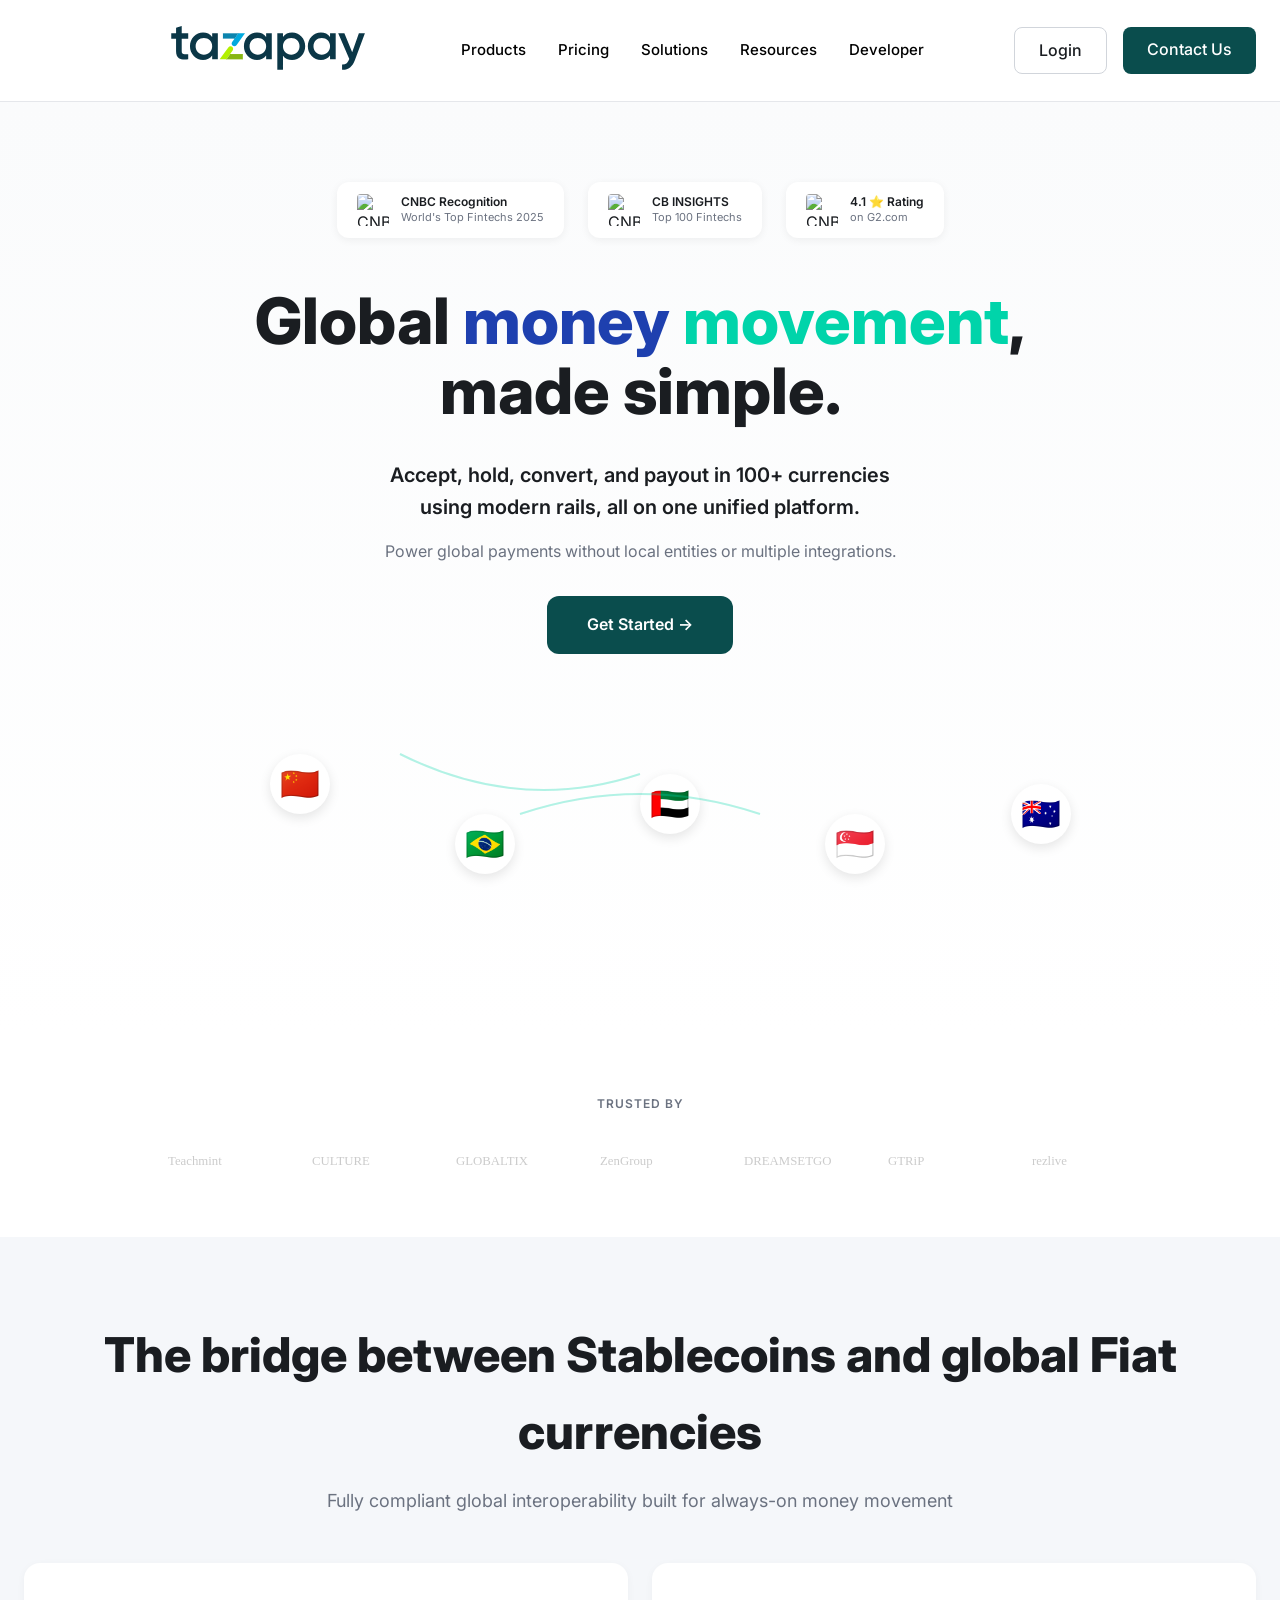
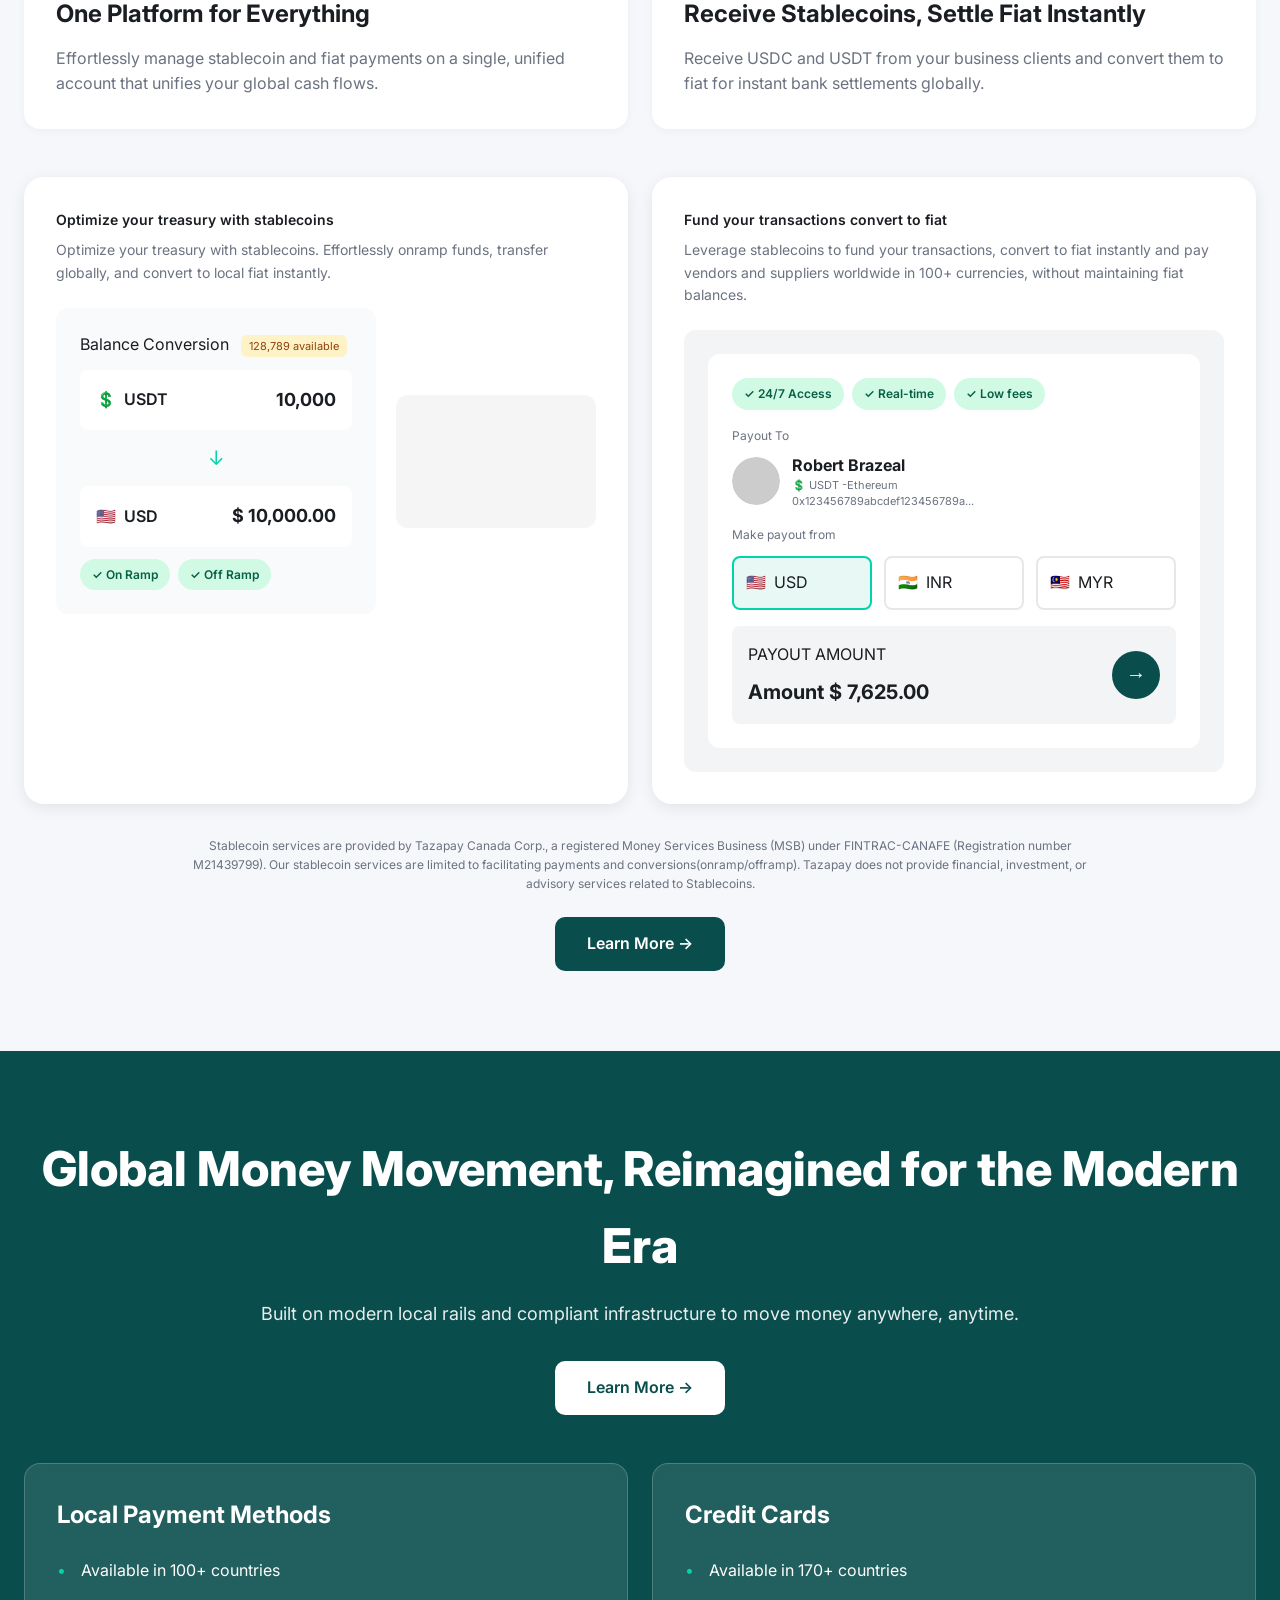
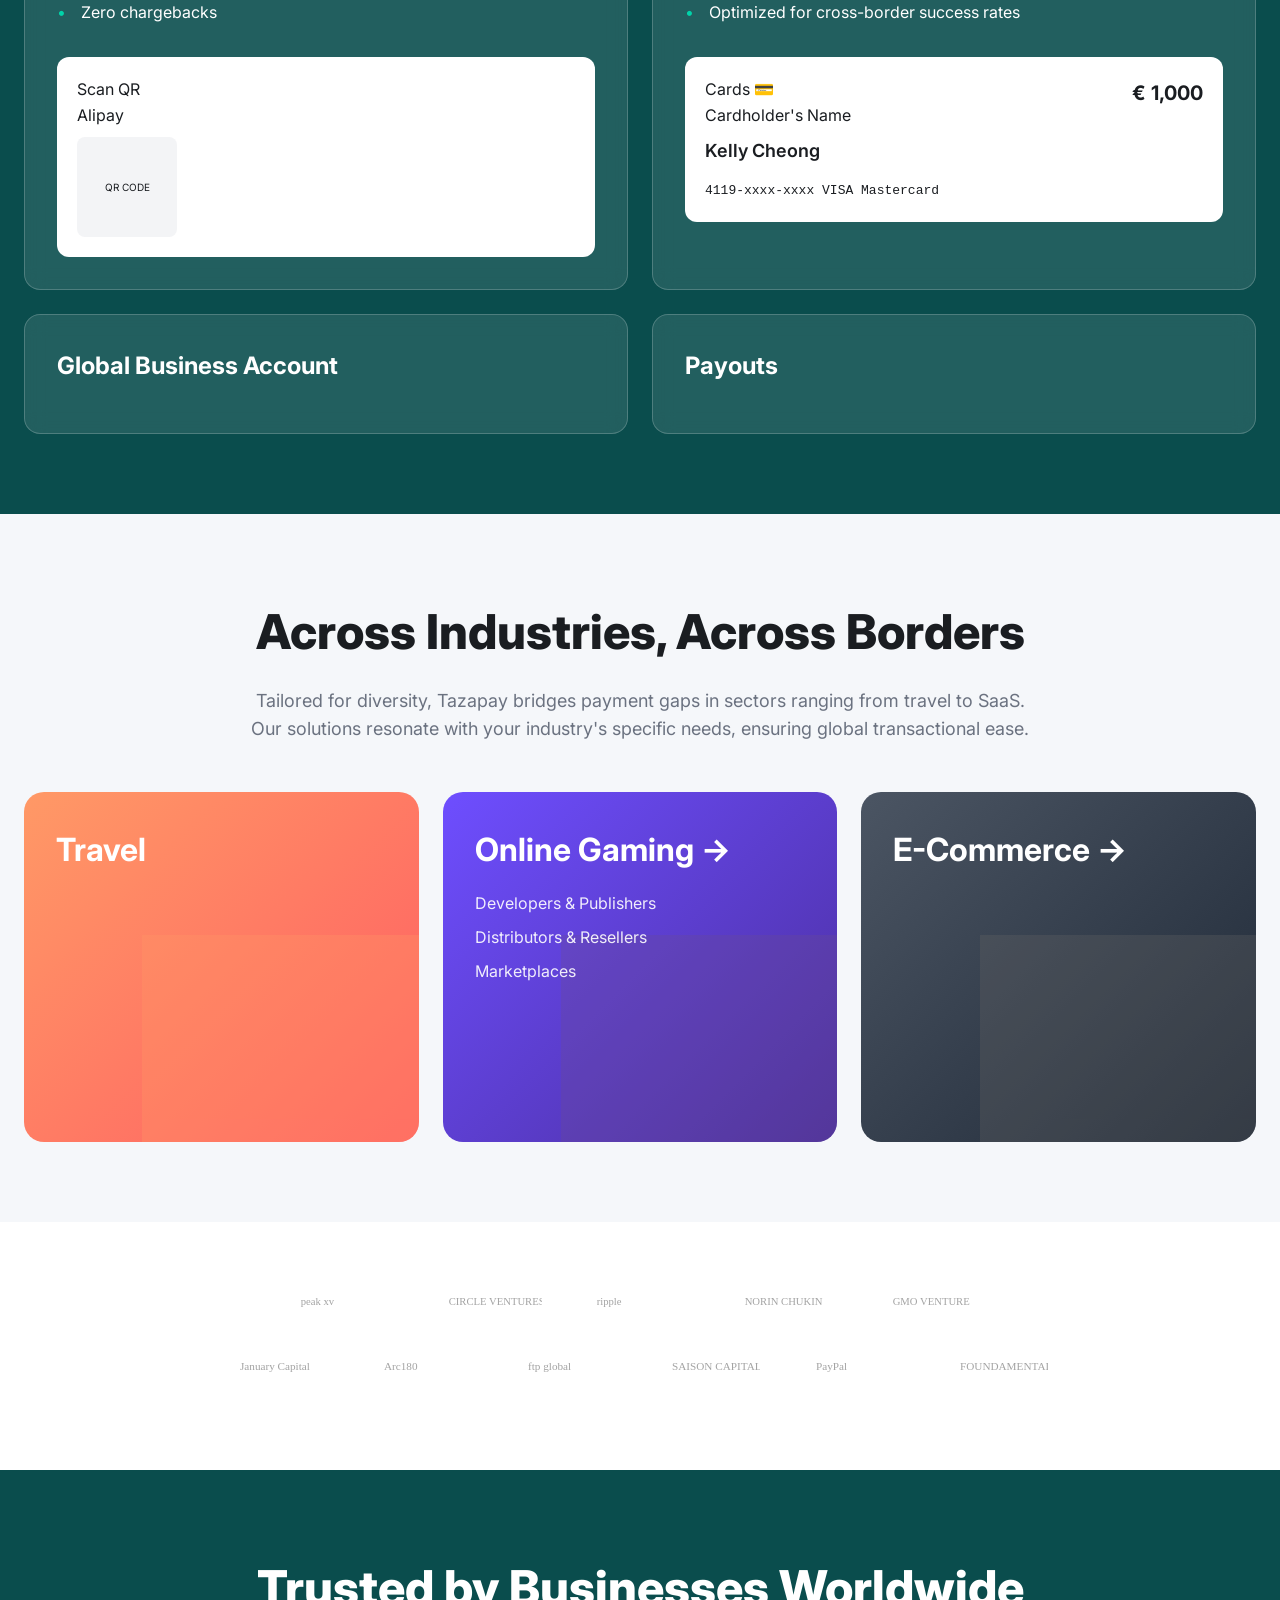
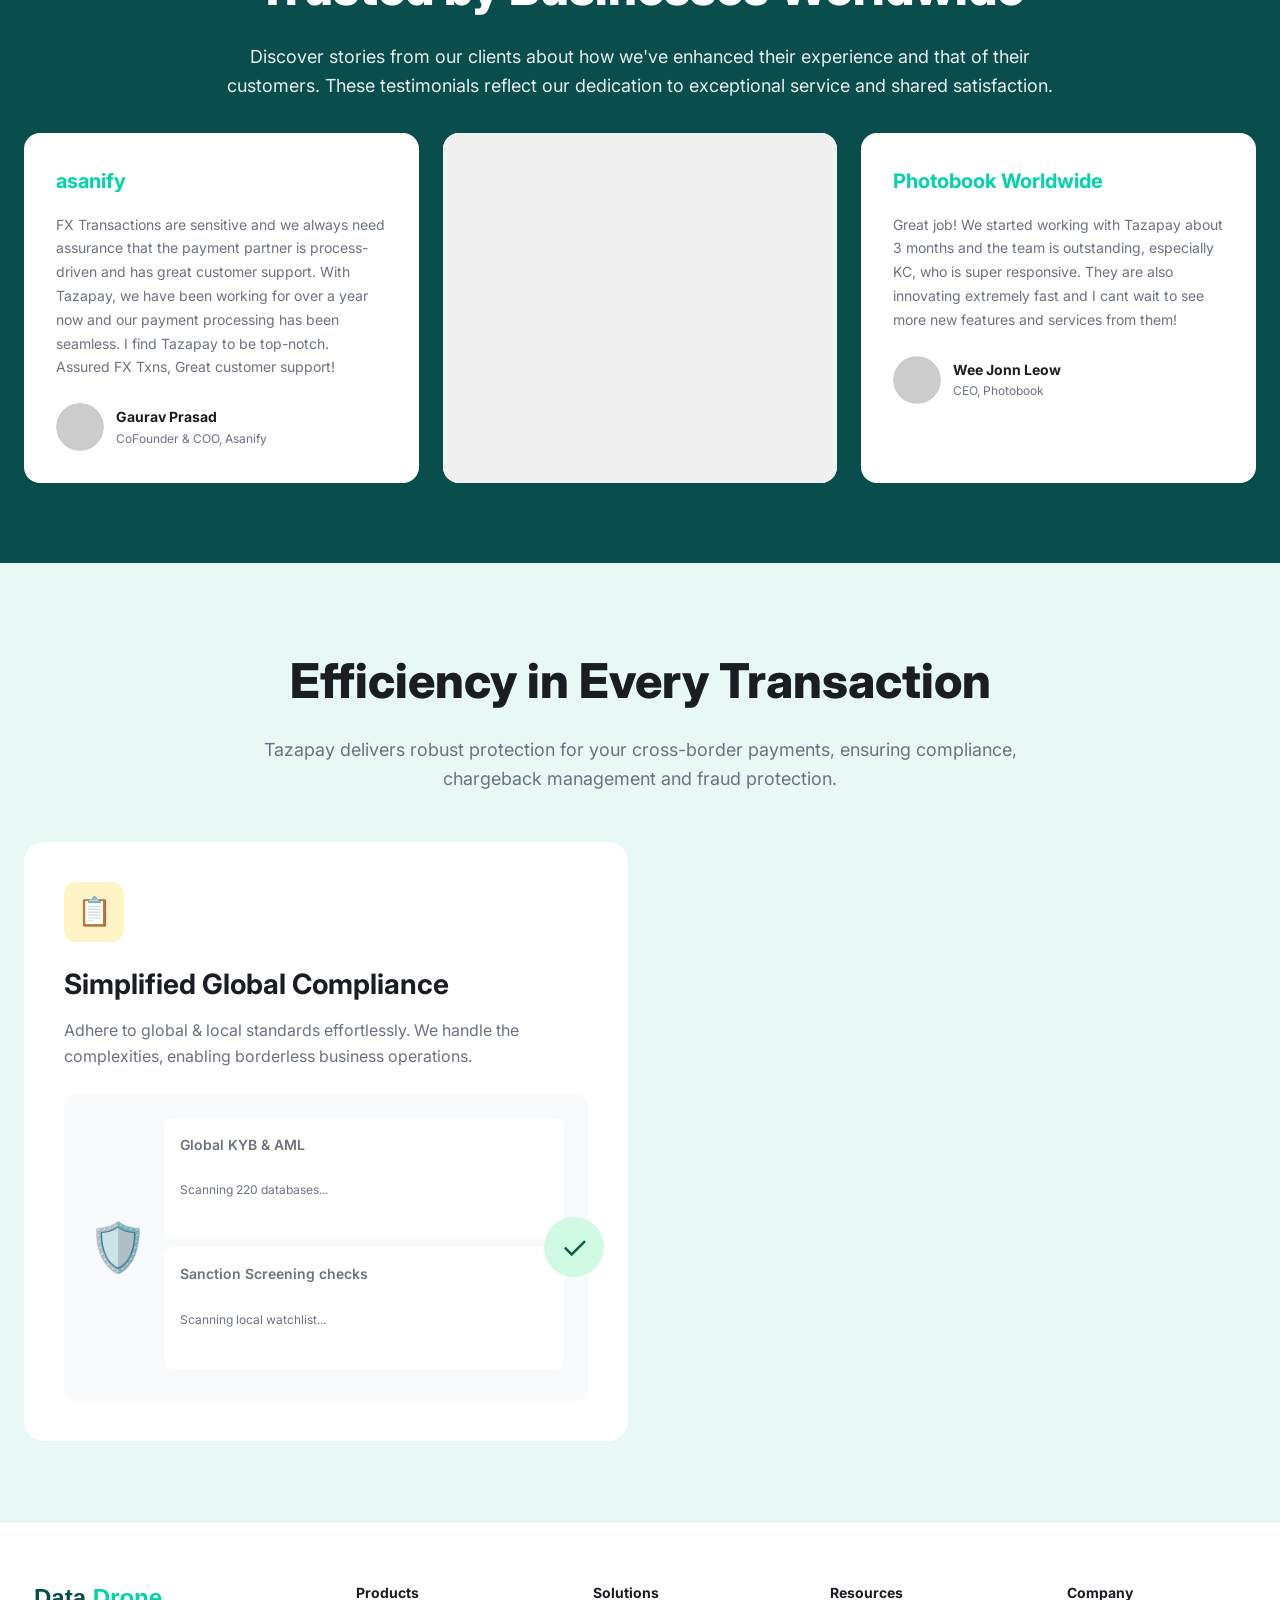
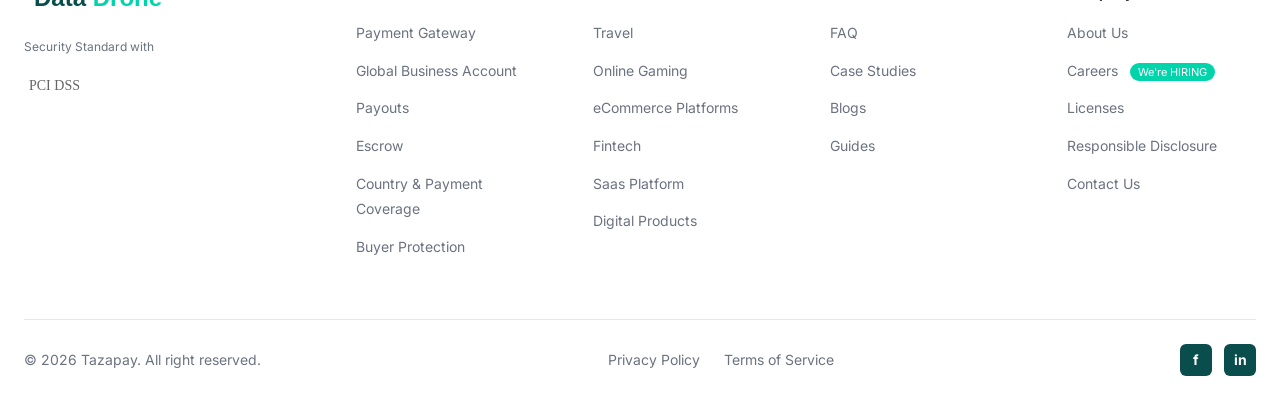
==== index.html @ cf856515 "Update and rename index (2).html to index.html" ====
<!DOCTYPE html>
<html lang="en">
<head>
    <meta charset="UTF-8">
    <meta name="viewport" content="width=device-width, initial-scale=1.0">
    <title>Tazapay Clone</title>
    <link rel="stylesheet" href="style.css">
    <link rel="preconnect" href="https://fonts.googleapis.com">
    <link rel="preconnect" href="https://fonts.gstatic.com" crossorigin>
    <link href="https://fonts.googleapis.com/css2?family=Inter:wght@300;400;500;600;700;800&display=swap" rel="stylesheet">
</head>
<body>
    <!-- Navigation -->
    <nav class="navbar">
        <div class="container">
            <div class="nav-wrapper">
                <a href="#" class="logo">
                    <svg width="140" height="32" viewBox="0 0 120 32" fill="none">
                        <img src="img5.png">
                    </svg>
                </a>
                
                <div class="nav-menu">
                    <div class="nav-item">
                        <a href="#" class="nav-item">Products</a>
                        <div class="dropdown-menu">
                            <div class="dropdown-section">
                                <h3>Our Products</h3>
                                <div class="products-grid">
                                    <div class="product-item">
                                        <img src="data:image/svg+xml,%3Csvg xmlns='http://www.w3.org/2000/svg' width='200' height='120'%3E%3Crect fill='%23f0f0f0' width='200' height='120'/%3E%3C/svg%3E" alt="Payment Gateway">
                                        <h4>Payment Gateway</h4>
                                        <p>Accept Payments from 173+ countries with no local entities</p>
                                    </div>
                                    <div class="product-item">
                                        <img src="data:image/svg+xml,%3Csvg xmlns='http://www.w3.org/2000/svg' width='200' height='120'%3E%3Crect fill='%23f0f0f0' width='200' height='120'/%3E%3C/svg%3E" alt="Global Collection Accounts">
                                        <h4>Global Collection Accounts</h4>
                                        <p>Collect, hold, and disburse funds like a local over in 35+ currencies</p>
                                    </div>
                                    <div class="product-item">
                                        <img src="data:image/svg+xml,%3Csvg xmlns='http://www.w3.org/2000/svg' width='200' height='120'%3E%3Crect fill='%23f0f0f0' width='200' height='120'/%3E%3C/svg%3E" alt="Payouts">
                                        <h4>Payouts</h4>
                                        <p>Simplify how you pay globally with same-day payouts in 80+ markets</p>
                                    </div>
                                </div>
                                <h3>Features</h3>
                                <div class="features-row">
                                    <div class="feature-item">
                                        <h4>Country & Payment Coverage</h4>
                                        <p>Explore all available payment methods in countries worldwide.</p>
                                    </div>
                                    <div class="feature-item">
                                        <h4>Buyer Protection</h4>
                                        <p>Secure transactions, Comprehensive buyer protection</p>
                                    </div>
                                </div>
                            </div>
                        </div>
                    </div>
                    <a href="pricing.html" class="nav-item">Pricing</a>
                    <div class="nav-item ">
                        <a href="#"  class="nav-item">Solutions</a>
                        <div class="dropdown-menu">
                            <div class="dropdown-section">
                                <h3 class="nav-item">Solutions</h3>
                                <div class="simple-list">
                                    <a href="#" class="list-item">
                                        <h4>Travel</h4>
                                        <p>Payment solutions for travel businesses</p>
                                    </a>
                                    <a href="#" class="list-item">
                                        <h4>Online Gaming</h4>
                                        <p>Secure payments for gaming platforms</p>
                                    </a>
                                    <a href="#" class="list-item">
                                        <h4>eCommerce Platforms</h4>
                                        <p>Complete payment infrastructure for marketplaces</p>
                                    </a>
                                    <a href="#" class="list-item">
                                        <h4>Fintech</h4>
                                        <p>Embedded payments for fintech companies</p>
                                    </a>
                                    <a href="#" class="list-item">
                                        <h4>SaaS Platform</h4>
                                        <p>Global billing for SaaS businesses</p>
                                    </a>
                                    <a href="#" class="list-item">
                                        <h4>Digital Products</h4>
                                        <p>Payments for digital goods and services</p>
                                    </a>
                                </div>
                            </div>
                        </div>
                    </div>
                    <div class="nav-item ">
                        <a href="#" class="nav-item">Resources </a>
                        <div class="dropdown-menu">
                            <div class="dropdown-section">
                                <h3>Resources</h3>
                                <div class="simple-list">
                                    <a href="#" class="list-item">
                                        <h4>FAQ</h4>
                                        <p>Frequently asked questions</p>
                                    </a>
                                    <a href="#" class="list-item">
                                        <h4>Case Studies</h4>
                                        <p>Success stories from our clients</p>
                                    </a>
                                    <a href="#" class="list-item">
                                        <h4>Blogs</h4>
                                        <p>Latest insights and updates</p>
                                    </a>
                                    <a href="#" class="list-item">
                                        <h4>Guides</h4>
                                        <p>Comprehensive guides and documentation</p>
                                    </a>
                                </div>
                            </div>
                        </div>
                    </div>
                    <div class="nav-item ">
                        <a href="#" class="nav-item">Developer</a>
                        <div class="dropdown-menu">
                            <div class="dropdown-section">
                                <h3>Developer</h3>
                                <div class="simple-list">
                                    <a href="#" class="list-item">
                                        <h4>API Documentation</h4>
                                        <p>Complete API reference and guides</p>
                                    </a>
                                    <a href="#" class="list-item">
                                        <h4>Integration Guides</h4>
                                        <p>Step-by-step integration tutorials</p>
                                    </a>
                                    <a href="#" class="list-item">
                                        <h4>SDKs & Libraries</h4>
                                        <p>Official SDKs for multiple languages</p>
                                    </a>
                                    <a href="#" class="list-item">
                                        <h4>API Status</h4>
                                        <p>Real-time API status and uptime</p>
                                    </a>
                                </div>
                            </div>
                        </div>
                    </div>
                </div>
                
                <div class="nav-buttons">
                    <a href="login.html" class="btn-login">Login</a>
                    <a href="#" class="btn-contact">Contact Us</a>
                </div>
            </div>
        </div>
    </nav>

    <!-- Hero Section -->
    <section class="hero">
        <div class="container">
            <!-- Badges -->
            <div class="badges">
                <div class="badge">
                    <img src="ach1.jpg" width="40px" height="40px" alt="CNBC">
                    <div class="badge-text">
                        <div class="badge-title">CNBC Recognition</div>
                        <div class="badge-sub">World's Top Fintechs 2025</div>
                    </div>
                </div>
                <div class="badge">
                    <img src="ach2.png" width="40px" height="40px" alt="CNBC">
                    <div class="badge-text">
                        <div class="badge-title">CB INSIGHTS</div>
                        <div class="badge-sub">Top 100 Fintechs</div>
                    </div>
                </div>
                <div class="badge">
                   <img src="ach3.png" width="40px" height="40px" alt="CNBC">
                    <div class="badge-text">
                        <div class="badge-title">4.1 ⭐ Rating</div>
                        <div class="badge-sub">on G2.com</div>
                    </div>
                </div>
            </div>
            
            <h1 class="hero-title">
                Global <span class="highlight-blue">money</span> <span class="highlight-teal">movement</span>,<br>
                made simple.
            </h1>
            
            <p class="hero-subtitle">
                Accept, hold, convert, and payout in 100+ currencies<br>
                using modern rails, all on one unified platform.
            </p>
            
            <p class="hero-description">
                Power global payments without local entities or multiple integrations.
            </p>
            
            <a
              href="onboarding-step1.html"
              class="btn-get-started"
              id="start-onboarding"
              data-event="onboarding_started"
              data-source="homepage_hero">
              Get Started →
            </a>

            
            <!-- Country Flags Animation -->
            <div class="flags-container">
                <div class="flag-circle" style="left: 20%; top: 20%;">🇨🇳</div>
                <div class="flag-circle" style="left: 35%; top: 50%;">🇧🇷</div>
                <div class="flag-circle" style="left: 50%; top: 30%;">🇦🇪</div>
                <div class="flag-circle" style="left: 65%; top: 50%;">🇸🇬</div>
                <div class="flag-circle" style="right: 15%; top: 35%;">🇦🇺</div>
                <svg class="connection-lines" viewBox="0 0 800 200">
                    <path d="M 160 40 Q 280 100 400 60" stroke="#00D4AA" stroke-width="2" fill="none" opacity="0.3"/>
                    <path d="M 280 100 Q 400 60 520 100" stroke="#00D4AA" stroke-width="2" fill="none" opacity="0.3"/>
                </svg>
            </div>
        </div>
    </section>

    <!-- Trusted By Section -->
    <section class="trusted-by">
        <div class="container">
            <p class="section-label">TRUSTED BY</p>
            <div class="company-logos">
                <img src="data:image/svg+xml,%3Csvg xmlns='http://www.w3.org/2000/svg' width='120' height='40'%3E%3Ctext x='10' y='25' font-size='16' fill='%23999'%3ETeachmint%3C/text%3E%3C/svg%3E" alt="Teachmint">
                <img src="data:image/svg+xml,%3Csvg xmlns='http://www.w3.org/2000/svg' width='120' height='40'%3E%3Ctext x='10' y='25' font-size='16' fill='%23999'%3ECULTURE%3C/text%3E%3C/svg%3E" alt="Culture">
                <img src="data:image/svg+xml,%3Csvg xmlns='http://www.w3.org/2000/svg' width='120' height='40'%3E%3Ctext x='10' y='25' font-size='16' fill='%23999'%3EGLOBALTIX%3C/text%3E%3C/svg%3E" alt="GlobalTix">
                <img src="data:image/svg+xml,%3Csvg xmlns='http://www.w3.org/2000/svg' width='120' height='40'%3E%3Ctext x='10' y='25' font-size='16' fill='%23999'%3EZenGroup%3C/text%3E%3C/svg%3E" alt="ZenGroup">
                <img src="data:image/svg+xml,%3Csvg xmlns='http://www.w3.org/2000/svg' width='120' height='40'%3E%3Ctext x='10' y='25' font-size='16' fill='%23999'%3EDREAMSETGO%3C/text%3E%3C/svg%3E" alt="DreamSetGo">
                <img src="data:image/svg+xml,%3Csvg xmlns='http://www.w3.org/2000/svg' width='120' height='40'%3E%3Ctext x='10' y='25' font-size='16' fill='%23999'%3EGTRiP%3C/text%3E%3C/svg%3E" alt="GTRiP">
                <img src="data:image/svg+xml,%3Csvg xmlns='http://www.w3.org/2000/svg' width='120' height='40'%3E%3Ctext x='10' y='25' font-size='16' fill='%23999'%3Erezlive%3C/text%3E%3C/svg%3E" alt="rezlive">
            </div>
        </div>
    </section>

    <!-- Stablecoin Bridge Section -->
    <section class="stablecoin-section">
        <div class="container">
            <h2 class="section-title">The bridge between Stablecoins and global Fiat currencies</h2>
            <p class="section-subtitle">Fully compliant global interoperability built for always-on money movement</p>
            
            <div class="features-grid-two">
                <div class="feature-box">
                    <h3>One Platform for Everything</h3>
                    <p>Effortlessly manage stablecoin and fiat payments on a single, unified account that unifies your global cash flows.</p>
                </div>
                <div class="feature-box">
                    <h3>Receive Stablecoins, Settle Fiat Instantly</h3>
                    <p>Receive USDC and USDT from your business clients and convert them to fiat for instant bank settlements globally.</p>
                </div>
            </div>
            
            <div class="demo-cards">
                <div class="demo-card">
                    <div class="card-content">
                        <p class="card-label">Optimize your treasury with stablecoins</p>
                        <p class="card-description">Optimize your treasury with stablecoins. Effortlessly onramp funds, transfer globally, and convert to local fiat instantly.</p>
                        <div class="conversion-demo">
                            <div class="conversion-box">
                                <p>Balance Conversion <span class="amount-badge">128,789 available</span></p>
                                <div class="conversion-input">
                                    <div class="currency-select">
                                        <span class="currency-icon">💲</span> USDT
                                    </div>
                                    <div class="amount">10,000</div>
                                </div>
                                <div class="conversion-arrow">↓</div>
                                <div class="conversion-input">
                                    <div class="currency-select">
                                        <span class="flag">🇺🇸</span> USD
                                    </div>
                                    <div class="amount">$ 10,000.00</div>
                                </div>
                                <div class="status-badges">
                                    <span class="badge-green">✓ On Ramp</span>
                                    <span class="badge-green">✓ Off Ramp</span>
                                </div>
                            </div>
                            <img src="data:image/svg+xml,%3Csvg xmlns='http://www.w3.org/2000/svg' width='300' height='200'%3E%3Crect fill='%23f5f5f5' width='300' height='200'/%3E%3C/svg%3E" alt="Person" class="person-image">
                        </div>
                    </div>
                </div>
                
                <div class="demo-card">
                    <div class="card-content">
                        <p class="card-label">Fund your transactions convert to fiat</p>
                        <p class="card-description">Leverage stablecoins to fund your transactions, convert to fiat instantly and pay vendors and suppliers worldwide in 100+ currencies, without maintaining fiat balances.</p>
                        <div class="payout-demo">
                            <div class="payout-box">
                                <div class="badges-top">
                                    <span class="badge-green">✓ 24/7 Access</span>
                                    <span class="badge-green">✓ Real-time</span>
                                    <span class="badge-green">✓ Low fees</span>
                                </div>
                                <p class="payout-label">Payout To</p>
                                <div class="payout-recipient">
                                    <img src="data:image/svg+xml,%3Csvg xmlns='http://www.w3.org/2000/svg' width='40' height='40'%3E%3Ccircle cx='20' cy='20' r='20' fill='%23ccc'/%3E%3C/svg%3E" alt="Profile" class="profile-pic">
                                    <div>
                                        <p class="name">Robert Brazeal</p>
                                        <p class="wallet">💲 USDT -Ethereum<br>0x123456789abcdef123456789a...</p>
                                    </div>
                                </div>
                                <p class="payout-from">Make payout from</p>
                                <div class="currency-options">
                                    <label class="currency-option selected">
                                        <input type="radio" name="currency" checked>
                                        <span class="flag">🇺🇸</span> USD
                                    </label>
                                    <label class="currency-option">
                                        <input type="radio" name="currency">
                                        <span class="flag">🇮🇳</span> INR
                                    </label>
                                    <label class="currency-option">
                                        <input type="radio" name="currency">
                                        <span class="flag">🇲🇾</span> MYR
                                    </label>
                                </div>
                                <div class="payout-amount">
                                    <p>PAYOUT AMOUNT</p>
                                    <p class="amount-large">Amount $ 7,625.00</p>
                                    <button class="btn-submit">→</button>
                                </div>
                            </div>
                        </div>
                    </div>
                </div>
            </div>
            
            <p class="disclaimer">Stablecoin services are provided by Tazapay Canada Corp., a registered Money Services Business (MSB) under FINTRAC-CANAFE (Registration number M21439799). Our stablecoin services are limited to facilitating payments and conversions(onramp/offramp). Tazapay does not provide financial, investment, or advisory services related to Stablecoins.</p>
            
            <a href="#" class="btn-learn-more">Learn More →</a>
        </div>
    </section>

    <!-- Global Money Movement Section -->
    <section class="global-movement">
        <div class="container">
            <h2 class="section-title-white">Global Money Movement, Reimagined for the Modern Era</h2>
            <p class="section-subtitle-white">Built on modern local rails and compliant infrastructure to move money anywhere, anytime.</p>
            
            <a href="#" class="btn-learn-white">Learn More →</a>
            
            <div class="payment-methods-grid">
                <div class="payment-method-card">
                    <h3>Local Payment Methods</h3>
                    <ul>
                        <li>Available in 100+ countries</li>
                        <li>Zero chargebacks</li>
                    </ul>
                    <div class="method-example">
                        <p>Scan QR</p>
                        <div class="qr-code">
                            <p>Alipay</p>
                            <div class="qr-placeholder">QR CODE</div>
                        </div>
                    </div>
                </div>
                
                <div class="payment-method-card">
                    <h3>Credit Cards</h3>
                    <ul>
                        <li>Available in 170+ countries</li>
                        <li>Optimized for cross-border success rates</li>
                    </ul>
                    <div class="card-example">
                        <p>Cards 💳 <span class="card-amount">€ 1,000</span></p>
                        <p>Cardholder's Name</p>
                        <p class="cardholder-name">Kelly Cheong</p>
                        <p class="card-number">4119-xxxx-xxxx <span class="card-logos">VISA Mastercard</span></p>
                    </div>
                </div>
                
                <div class="payment-method-card">
                    <h3>Global Business Account</h3>
                </div>
                
                <div class="payment-method-card">
                    <h3>Payouts</h3>
                </div>
            </div>
        </div>
    </section>

    <!-- Industries Section -->
    <section class="industries">
        <div class="container">
            <h2 class="section-title">Across Industries, Across Borders</h2>
            <p class="section-subtitle">Tailored for diversity, Tazapay bridges payment gaps in sectors ranging from travel to SaaS.<br>Our solutions resonate with your industry's specific needs, ensuring global transactional ease.</p>
            
            <div class="industry-cards">
                <div class="industry-card orange">
                    <h3>Travel</h3>
                    <img src="data:image/svg+xml,%3Csvg xmlns='http://www.w3.org/2000/svg' width='400' height='300'%3E%3Crect fill='%23ff9966' width='400' height='300'/%3E%3C/svg%3E" alt="Travel">
                </div>
                <div class="industry-card purple">
                    <h3>Online Gaming →</h3>
                    <div class="industry-details">
                        <p>Developers & Publishers</p>
                        <p>Distributors & Resellers</p>
                        <p>Marketplaces</p>
                    </div>
                    <img src="data:image/svg+xml,%3Csvg xmlns='http://www.w3.org/2000/svg' width='400' height='300'%3E%3Crect fill='%236a4c93' width='400' height='300'/%3E%3C/svg%3E" alt="Gaming">
                </div>
                <div class="industry-card gray">
                    <h3>E-Commerce →</h3>
                    <img src="data:image/svg+xml,%3Csvg xmlns='http://www.w3.org/2000/svg' width='400' height='300'%3E%3Crect fill='%23666' width='400' height='300'/%3E%3C/svg%3E" alt="E-Commerce">
                </div>
            </div>
        </div>
    </section>

    <!-- Investors Section -->
    <section class="investors">
        <div class="container">
            <div class="investor-logos">
                <img src="data:image/svg+xml,%3Csvg xmlns='http://www.w3.org/2000/svg' width='150' height='60'%3E%3Ctext x='10' y='35' font-size='16' fill='%23666'%3Epeak xv%3C/text%3E%3C/svg%3E" alt="Peak XV">
                <img src="data:image/svg+xml,%3Csvg xmlns='http://www.w3.org/2000/svg' width='150' height='60'%3E%3Ctext x='10' y='35' font-size='16' fill='%23666'%3ECIRCLE VENTURES%3C/text%3E%3C/svg%3E" alt="Circle Ventures">
                <img src="data:image/svg+xml,%3Csvg xmlns='http://www.w3.org/2000/svg' width='150' height='60'%3E%3Ctext x='10' y='35' font-size='16' fill='%23666'%3Eripple%3C/text%3E%3C/svg%3E" alt="Ripple">
                <img src="data:image/svg+xml,%3Csvg xmlns='http://www.w3.org/2000/svg' width='150' height='60'%3E%3Ctext x='10' y='35' font-size='16' fill='%23666'%3ENORIN CHUKIN%3C/text%3E%3C/svg%3E" alt="Norin Chukin">
                <img src="data:image/svg+xml,%3Csvg xmlns='http://www.w3.org/2000/svg' width='150' height='60'%3E%3Ctext x='10' y='35' font-size='16' fill='%23666'%3EGMO VENTURE%3C/text%3E%3C/svg%3E" alt="GMO Venture">
            </div>
            <div class="investor-logos-row2">
                <img src="data:image/svg+xml,%3Csvg xmlns='http://www.w3.org/2000/svg' width='120' height='50'%3E%3Ctext x='10' y='30' font-size='14' fill='%23666'%3EJanuary Capital%3C/text%3E%3C/svg%3E" alt="January Capital">
                <img src="data:image/svg+xml,%3Csvg xmlns='http://www.w3.org/2000/svg' width='120' height='50'%3E%3Ctext x='10' y='30' font-size='14' fill='%23666'%3EArc180%3C/text%3E%3C/svg%3E" alt="Arc180">
                <img src="data:image/svg+xml,%3Csvg xmlns='http://www.w3.org/2000/svg' width='120' height='50'%3E%3Ctext x='10' y='30' font-size='14' fill='%23666'%3Eftp global%3C/text%3E%3C/svg%3E" alt="ftp global">
                <img src="data:image/svg+xml,%3Csvg xmlns='http://www.w3.org/2000/svg' width='120' height='50'%3E%3Ctext x='10' y='30' font-size='14' fill='%23666'%3ESAISON CAPITAL%3C/text%3E%3C/svg%3E" alt="Saison Capital">
                <img src="data:image/svg+xml,%3Csvg xmlns='http://www.w3.org/2000/svg' width='120' height='50'%3E%3Ctext x='10' y='30' font-size='14' fill='%23666'%3EPayPal%3C/text%3E%3C/svg%3E" alt="PayPal">
                <img src="data:image/svg+xml,%3Csvg xmlns='http://www.w3.org/2000/svg' width='120' height='50'%3E%3Ctext x='10' y='30' font-size='14' fill='%23666'%3EFOUNDAMENTAL%3C/text%3E%3C/svg%3E" alt="Foundamental">
            </div>
        </div>
    </section>

    <!-- Testimonials Section -->
    <section class="testimonials-section">
        <div class="container">
            <h2 class="section-title-white">Trusted by Businesses Worldwide</h2>
            <p class="section-subtitle-white">Discover stories from our clients about how we've enhanced their experience and that of their<br>customers. These testimonials reflect our dedication to exceptional service and shared satisfaction.</p>
            
            <div class="testimonial-cards">
                <div class="testimonial-card">
                    <div class="company-logo">asanify</div>
                    <p class="testimonial-text">FX Transactions are sensitive and we always need assurance that the payment partner is process-driven and has great customer support. With Tazapay, we have been working for over a year now and our payment processing has been seamless. I find Tazapay to be top-notch. Assured FX Txns, Great customer support!</p>
                    <div class="testimonial-author">
                        <img src="data:image/svg+xml,%3Csvg xmlns='http://www.w3.org/2000/svg' width='50' height='50'%3E%3Ccircle cx='25' cy='25' r='25' fill='%23ccc'/%3E%3C/svg%3E" alt="Gaurav">
                        <div>
                            <p class="author-name">Gaurav Prasad</p>
                            <p class="author-title">CoFounder & COO, Asanify</p>
                        </div>
                    </div>
                </div>
                
                <div class="testimonial-card with-image">
                    <img src="data:image/svg+xml,%3Csvg xmlns='http://www.w3.org/2000/svg' width='500' height='400'%3E%3Crect fill='%23f0f0f0' width='500' height='400'/%3E%3C/svg%3E" alt="Team" class="testimonial-bg">
                </div>
                
                <div class="testimonial-card">
                    <div class="company-logo">Photobook Worldwide</div>
                    <p class="testimonial-text">Great job! We started working with Tazapay about 3 months and the team is outstanding, especially KC, who is super responsive. They are also innovating extremely fast and I cant wait to see more new features and services from them!</p>
                    <div class="testimonial-author">
                        <img src="data:image/svg+xml,%3Csvg xmlns='http://www.w3.org/2000/svg' width='50' height='50'%3E%3Ccircle cx='25' cy='25' r='25' fill='%23ccc'/%3E%3C/svg%3E" alt="Wee Jonn">
                        <div>
                            <p class="author-name">Wee Jonn Leow</p>
                            <p class="author-title">CEO, Photobook</p>
                        </div>
                    </div>
                </div>
            </div>
        </div>
    </section>

    <!-- Efficiency Section -->
    <section class="efficiency">
        <div class="container">
            <h2 class="section-title">Efficiency in Every Transaction</h2>
            <p class="section-subtitle">Tazapay delivers robust protection for your cross-border payments, ensuring compliance,<br>chargeback management and fraud protection.</p>
            
            <div class="efficiency-features">
                <div class="efficiency-card">
                    <div class="icon-orange">📋</div>
                    <h3>Simplified Global Compliance</h3>
                    <p>Adhere to global & local standards effortlessly. We handle the complexities, enabling borderless business operations.</p>
                    <div class="compliance-visual">
                        <div class="compliance-check">
                            <span class="shield-icon">🛡️</span>
                            <div class="check-items">
                                <div class="check-item">
                                    <p>Global KYB & AML</p>
                                    <p class="check-status">Scanning 220 databases...</p>
                                </div>
                                <div class="check-item">
                                    <p>Sanction Screening checks</p>
                                    <p class="check-status">Scanning local watchlist...</p>
                                </div>
                                <span class="check-complete">✓</span>
                            </div>
                        </div>
                    </div>
                </div>
                
                <div class="efficiency-placeholder">
                    <!-- Additional efficiency features would go here -->
                </div>
            </div>
        </div>
    </section>



    <!-- Footer -->
    <footer class="footer">
        <div class="container">
            <div class="footer-content">
                <div class="footer-col">
                    <div class="footer-logo">
                        <svg width="140" height="32" viewBox="0 0 120 32" fill="none">
                            <text x="0" y="24" font-family="Arial, sans-serif" font-size="24" font-weight="600">
                                <tspan fill="#0A4D4D">Data</tspan>
                                <tspan fill="#00D4AA">Drone</tspan>
                                <tspan fill="#0A4D4D"></tspan>
                            </text>
                        </svg>
                    </div>
                    <p class="security-text">Security Standard with</p>
                    <div class="pci-badge">
                        <img src="data:image/svg+xml,%3Csvg xmlns='http://www.w3.org/2000/svg' width='80' height='40'%3E%3Ctext x='5' y='25' font-size='14' fill='%23666'%3EPCI DSS%3C/text%3E%3C/svg%3E" alt="PCI DSS">
                    </div>
                </div>
                
                <div class="footer-col">
                    <h4>Products</h4>
                    <ul>
                        <li><a href="#">Payment Gateway</a></li>
                        <li><a href="#">Global Business Account</a></li>
                        <li><a href="#">Payouts</a></li>
                        <li><a href="#">Escrow</a></li>
                        <li><a href="#">Country & Payment Coverage</a></li>
                        <li><a href="#">Buyer Protection</a></li>
                    </ul>
                </div>
                
                <div class="footer-col">
                    <h4>Solutions</h4>
                    <ul>
                        <li><a href="#">Travel</a></li>
                        <li><a href="#">Online Gaming</a></li>
                        <li><a href="#">eCommerce Platforms</a></li>
                        <li><a href="#">Fintech</a></li>
                        <li><a href="#">Saas Platform</a></li>
                        <li><a href="#">Digital Products</a></li>
                    </ul>
                </div>
                
                <div class="footer-col">
                    <h4>Resources</h4>
                    <ul>
                        <li><a href="#">FAQ</a></li>
                        <li><a href="debug.html">Case Studies</a></li>
                        <li><a href="#">Blogs</a></li>
                        <li><a href="#">Guides</a></li>
                    </ul>
                </div>
                
                <div class="footer-col">
                    <h4>Company</h4>
                    <ul>
                        <li><a href="#">About Us</a></li>
                        <li><a href="#">Careers <span class="hiring-badge">We're HIRING</span></a></li>
                        <li><a href="#">Licenses</a></li>
                        <li><a href="#">Responsible Disclosure</a></li>
                        <li><a href="#">Contact Us</a></li>
                    </ul>
                </div>
            </div>
            
            <div class="footer-bottom">
                <p>© 2026 Tazapay. All right reserved.</p>
                <div class="footer-links">
                    <a href="#">Privacy Policy</a>
                    <a href="#">Terms of Service</a>
                </div>
                <div class="social-icons">
                    <a href="#">f</a>
                    <a href="#">in</a>
                </div>
            </div>
        </div>
    </footer>
<script>
  !function(){var i="analytics",analytics=window[i]=window[i]||[];if(!analytics.initialize)if(analytics.invoked)window.console&&console.error&&console.error("Segment snippet included twice.");else{analytics.invoked=!0;analytics.methods=["trackSubmit","trackClick","trackLink","trackForm","pageview","identify","reset","group","track","ready","alias","debug","page","screen","once","off","on","addSourceMiddleware","addIntegrationMiddleware","setAnonymousId","addDestinationMiddleware","register"];analytics.factory=function(e){return function(){if(window[i].initialized)return window[i][e].apply(window[i],arguments);var n=Array.prototype.slice.call(arguments);if(["track","screen","alias","group","page","identify"].indexOf(e)>-1){var c=document.querySelector("link[rel='canonical']");n.push({__t:"bpc",c:c&&c.getAttribute("href")||void 0,p:location.pathname,u:location.href,s:location.search,t:document.title,r:document.referrer})}n.unshift(e);analytics.push(n);return analytics}};for(var n=0;n<analytics.methods.length;n++){var key=analytics.methods[n];analytics[key]=analytics.factory(key)}analytics.load=function(key,n){var t=document.createElement("script");t.type="text/javascript";t.async=!0;t.setAttribute("data-global-segment-analytics-key",i);t.src="https://cdn.segment.com/analytics.js/v1/" + key + "/analytics.min.js";var r=document.getElementsByTagName("script")[0];r.parentNode.insertBefore(t,r);analytics._loadOptions=n};analytics._writeKey="suzg9Ck5EW9xT65CXpm456ObsF3r3K31";;analytics.SNIPPET_VERSION="5.2.0";
  analytics.load("suzg9Ck5EW9xT65CXpm456ObsF3r3K31");
  analytics.page("Homepage", {
            page_name: "Datadrone Homepage",
            page_type: "landing_page"
        });
        }}();
        // Industry card hover effect
document.querySelectorAll('.industry-card').forEach(card => {
    card.addEventListener('mouseenter', function() {
        this.style.transform = 'scale(1.05)';
        this.style.transition = 'transform 0.3s ease';
    });
    
    card.addEventListener('mouseleave', function() {
        this.style.transform = 'scale(1)';
    });
});

// Console message
console.log('%cDatadronePay Website', 'font-size: 20px; font-weight: bold; color: #00D4AA;');
console.log('%cBuilt with HTML, CSS, and JavaScript', 'font-size: 14px; color: #0A4D4D;');
console.log('%c💚 DataDrone Pay', 'font-size: 12px; color: #00D4AA;');

// Loading animation
window.addEventListener('load', () => {
    document.body.style.opacity = '0';
    setTimeout(() => {
        document.body.style.transition = 'opacity 0.5s ease';
        document.body.style.opacity = '1';
    }, 100);
});
</script>
    <script src="script.js"></script>
</body>

</html>
---- style.css ----
* {
    margin: 0;
    padding: 0;
    box-sizing: border-box;
}

:root {
    --teal: #00D4AA;
    --dark-teal: #0A4D4D;
    --light-teal: #E8F8F5;
    --gray-bg: #F5F7FA;
    --text-dark: #1A1D21;
    --text-gray: #6B7280;
    --white: #FFFFFF;
}

body {
    font-family: 'Inter', -apple-system, BlinkMacSystemFont, 'Segoe UI', Roboto, sans-serif;
    color: var(--text-dark);
    line-height: 1.6;
    overflow-x: hidden;
}
.nav-menu a{
    text-decoration:none;
}

.container {
    max-width: 1280px;
    margin: 0 auto;
    padding: 0 24px;
}

/* Navigation */
.navbar {
    background: white;
    border-bottom: 1px solid #E5E7EB;
    padding: 16px 0;
    position: sticky;
    top: 0;
    z-index: 1000;
    overflow:visible;
}

.nav-wrapper {
    display: flex;
    align-items: center;
    justify-content: space-between;
}

.logo {
    text-decoration: none;
}

.nav-menu {
    display: flex;
    gap: 32px;
    align-items: center;
}

.nav-item {
    color: black;
    text-decoration: none;
    font-size: 15px;
    font-weight: 500;
    transition: color 0.2s;
}

.nav-item:hover {
    color: var(--teal);
}

.arrow {
    font-size: 0px;
    margin-left: 4px;
}

/* Dropdown Menus */
.dropdown {
    position: relative;
    color: var(--text-dark);
    text-decoration: none;
    font-size: 15px;
    font-weight: 500;
    transition: color 0.2s;
}

.dropdown-menu {
    position: absolute;
    top: 100%;
    left: 50%;
    transform: translateX(-50%);
    min-width: 850px;
    background: white;
    border-radius: 16px;
    box-shadow: 0 8px 32px rgba(0, 0, 0, 0.12);
    padding: 32px;
    opacity: 0;
    transition: all 0.3s ease;
    margin-top: 12px;
    z-index: 1000;
}

.dropdown:hover .dropdown-menu {
    opacity: 1;
    visibility: visible;
    margin-top: 8px;
}

.dropdown-section h3 {
    font-size: 18px;
    font-weight: 700;
    color: var(--text-dark);
    margin-bottom: 20px;
}

.products-grid {
    display: grid;
    grid-template-columns: repeat(3, 1fr);
    gap: 24px;
    margin-bottom: 32px;
}

.product-item {
    text-align: left;
}

.product-item img {
    width: 100%;
    height: 100px;
    object-fit: cover;
    border-radius: 8px;
    margin-bottom: 12px;
}

.product-item h4 {
    font-size: 16px;
    font-weight: 600;
    color: var(--text-dark);
    margin-bottom: 8px;
}

.product-item p {
    font-size: 13px;
    color: var(--text-gray);
    line-height: 1.5;
}

.features-row {
    display: grid;
    grid-template-columns: repeat(2, 1fr);
    gap: 24px;
}

.feature-item h4 {
    font-size: 15px;
    font-weight: 600;
    color: var(--text-dark);
    margin-bottom: 6px;
}

.feature-item p {
    font-size: 13px;
    color: var(--text-gray);
    line-height: 1.5;
}

.back-btn {
  background-color: #0f5a52;   /* dark teal */
  color: #ffffff;
  border: none;
  padding: 18px 0;
  width: 100%;
  max-width: 650px;            /* adjust if needed */
  border-radius: 18px;
  font-size: 20px;
  font-weight: 600;
  cursor: pointer;
  display: block;
  margin: 0 auto;
  transition: background-color 0.2s ease, transform 0.1s ease;
}

.back-btn:hover {
  background-color: #0c4a44;
}

.back-btn:active {
  transform: scale(0.98);
}


.simple-list {
    display: flex;
    flex-direction: column;
    gap: 16px;
    display:none;
}

.list-item {
    display: block;
    padding: 12px 16px;
    border-radius: 8px;
    text-decoration: none;
    transition: background 0.2s ease;
}

.list-item:hover {
    background: var(--gray-bg);
}

.list-item h4 {
    font-size: 15px;
    font-weight: 600;
    color: var(--text-dark);
    margin-bottom: 4px;
}

.list-item p {
    font-size: 13px;
    color: var(--text-gray);
    line-height: 1.5;
}

/* Smaller dropdown for Solutions, Resources, Developer */
.nav-menu > .dropdown:not(:first-child) .dropdown-menu {
    min-width: 400px;
}

.nav-buttons {
    display: flex;
    gap: 16px;
}

.btn-login {
    padding: 10px 24px;
    border: 1px solid #D1D5DB;
    border-radius: 8px;
    text-decoration: none;
    color: var(--text-dark);
    font-weight: 500;
    transition: all 0.2s;
}

.btn-login:hover {
    border-color: var(--teal);
    color: var(--teal);
}

.btn-contact {
    padding: 10px 24px;
    background: var(--dark-teal);
    color: white;
    border-radius: 8px;
    text-decoration: none;
    font-weight: 500;
    transition: all 0.2s;
}

.btn-contact:hover {
    background: #08393C;
    transform: translateY(-1px);
}

/* Hero Section */
.hero {
    background: linear-gradient(180deg, #FAFBFC 0%, #FFFFFF 100%);
    padding: 80px 0 120px;
    position: relative;
}

.badges {
    display: flex;
    gap: 24px;
    justify-content: center;
    margin-bottom: 48px;
    flex-wrap: wrap;
}

.badge {
    display: flex;
    align-items: center;
    gap: 12px;
    background: white;
    padding: 12px 20px;
    border-radius: 12px;
    box-shadow: 0 2px 8px rgba(0, 0, 0, 0.06);
}

.badge img {
    width: 32px;
    height: 32px;
    border-radius: 4px;
}

.badge-text {
    line-height: 1.4;
}

.badge-title {
    font-size: 12px;
    font-weight: 600;
    color: var(--text-dark);
}

.badge-sub {
    font-size: 11px;
    color: var(--text-gray);
}

.hero-title {
    font-size: 64px;
    font-weight: 800;
    text-align: center;
    line-height: 1.1;
    margin-bottom: 32px;
    color: var(--text-dark);
}

.highlight-blue {
    color: #1E40AF;
}

.highlight-teal {
    color: var(--teal);
}

.hero-subtitle {
    font-size: 20px;
    text-align: center;
    color: var(--text-dark);
    font-weight: 600;
    margin-bottom: 16px;
}

.hero-description {
    font-size: 16px;
    text-align: center;
    color: var(--text-gray);
    margin-bottom: 32px;
}

.btn-get-started {
    display: inline-block;
    padding: 16px 40px;
    background: var(--dark-teal);
    color: white;
    border-radius: 12px;
    text-decoration: none;
    font-weight: 600;
    font-size: 16px;
    margin: 0 auto;
    display: block;
    width: fit-content;
    transition: all 0.3s;
    position:relative;
    z-index:100000;
}

.btn-get-started:hover {
    background: #08393C;
    transform: translateY(-2px);
    box-shadow: 0 8px 20px rgba(10, 77, 77, 0.3);
    z-index: 10000000;
}

.flags-container {
    position: relative;
    height: 200px;
    margin-top: 60px;
}

.flag-circle {
    position: absolute;
    width: 60px;
    height: 60px;
    border-radius: 50%;
    background: white;
    display: flex;
    align-items: center;
    justify-content: center;
    font-size: 32px;
    box-shadow: 0 4px 12px rgba(0, 0, 0, 0.1);
    animation: float 3s ease-in-out infinite;
}

.flag-circle:nth-child(2) {
    animation-delay: 0.5s;
}

.flag-circle:nth-child(3) {
    animation-delay: 1s;
}

.flag-circle:nth-child(4) {
    animation-delay: 1.5s;
}

.flag-circle:nth-child(5) {
    animation-delay: 2s;
}

@keyframes float {
    0%, 100% { transform: translateY(0); }
    50% { transform: translateY(-15px); }
}

.connection-lines {
    position: absolute;
    width: 100%;
    height: 100%;
    top: 0;
    left: 0;
    pointer-events: none;
}

/* Trusted By */
.trusted-by {
    padding: 60px 0;
    background: white;
    text-align: center;
}

.section-label {
    font-size: 12px;
    font-weight: 600;
    color: var(--text-gray);
    letter-spacing: 1px;
    margin-bottom: 32px;
}

.company-logos {
    display: flex;
    justify-content: center;
    align-items: center;
    gap: 48px;
    flex-wrap: wrap;
}

.company-logos img {
    height: 32px;
    opacity: 0.5;
    transition: opacity 0.3s;
}

.company-logos img:hover {
    opacity: 1;
}

/* Stablecoin Section */
.stablecoin-section {
    padding: 80px 0;
    background: var(--gray-bg);
}

.section-title {
    font-size: 48px;
    font-weight: 800;
    text-align: center;
    margin-bottom: 16px;
    color: var(--text-dark);
}

.section-subtitle {
    font-size: 18px;
    text-align: center;
    color: var(--text-gray);
    margin-bottom: 48px;
}

.features-grid-two {
    display: grid;
    grid-template-columns: 1fr 1fr;
    gap: 24px;
    margin-bottom: 48px;
}

.feature-box {
    background: white;
    padding: 32px;
    border-radius: 16px;
    box-shadow: 0 2px 8px rgba(0, 0, 0, 0.04);
}

.feature-box h3 {
    font-size: 24px;
    font-weight: 700;
    margin-bottom: 12px;
}

.feature-box p {
    color: var(--text-gray);
    line-height: 1.6;
}

.demo-cards {
    display: grid;
    grid-template-columns: 1fr 1fr;
    gap: 24px;
    margin-bottom: 32px;
}

.demo-card {
    background: white;
    border-radius: 20px;
    padding: 32px;
    box-shadow: 0 4px 16px rgba(0, 0, 0, 0.08);
}

.card-label {
    font-size: 14px;
    font-weight: 600;
    color: var(--text-dark);
    margin-bottom: 8px;
}

.card-description {
    font-size: 14px;
    color: var(--text-gray);
    margin-bottom: 24px;
    line-height: 1.6;
}

.conversion-demo {
    display: flex;
    gap: 20px;
    align-items: center;
}

.conversion-box {
    background: #F9FAFB;
    padding: 24px;
    border-radius: 12px;
    flex: 1;
}

.amount-badge {
    background: #FEF3C7;
    color: #92400E;
    padding: 4px 8px;
    border-radius: 6px;
    font-size: 11px;
    margin-left: 8px;
}

.conversion-input {
    background: white;
    padding: 16px;
    border-radius: 8px;
    margin: 12px 0;
    display: flex;
    justify-content: space-between;
    align-items: center;
}

.currency-select {
    display: flex;
    align-items: center;
    gap: 8px;
    font-weight: 600;
}

.amount {
    font-size: 18px;
    font-weight: 700;
}

.conversion-arrow {
    text-align: center;
    font-size: 20px;
    color: var(--teal);
}

.status-badges {
    display: flex;
    gap: 8px;
    margin-top: 12px;
}

.badge-green {
    background: #D1FAE5;
    color: #065F46;
    padding: 6px 12px;
    border-radius: 20px;
    font-size: 12px;
    font-weight: 600;
}

.person-image {
    width: 200px;
    border-radius: 12px;
}

.payout-demo {
    background: #F3F4F6;
    padding: 24px;
    border-radius: 12px;
}

.payout-box {
    background: white;
    padding: 24px;
    border-radius: 12px;
}

.badges-top {
    display: flex;
    gap: 8px;
    margin-bottom: 16px;
}

.payout-label {
    font-size: 12px;
    color: var(--text-gray);
    margin-bottom: 8px;
}

.payout-recipient {
    display: flex;
    align-items: center;
    gap: 12px;
    margin-bottom: 16px;
}

.profile-pic {
    width: 48px;
    height: 48px;
    border-radius: 50%;
}

.name {
    font-weight: 700;
    font-size: 16px;
}

.wallet {
    font-size: 11px;
    color: var(--text-gray);
    line-height: 1.4;
}

.payout-from {
    font-size: 12px;
    color: var(--text-gray);
    margin-bottom: 12px;
}

.currency-options {
    display: flex;
    gap: 12px;
    margin-bottom: 16px;
}

.currency-option {
    flex: 1;
    padding: 12px;
    border: 2px solid #E5E7EB;
    border-radius: 8px;
    display: flex;
    align-items: center;
    gap: 8px;
    cursor: pointer;
    transition: all 0.2s;
}

.currency-option.selected {
    border-color: var(--teal);
    background: var(--light-teal);
}

.currency-option input {
    display: none;
}

.payout-amount {
    background: #F3F4F6;
    padding: 16px;
    border-radius: 8px;
    position: relative;
}

.amount-large {
    font-size: 20px;
    font-weight: 700;
    margin-top: 8px;
}

.btn-submit {
    position: absolute;
    right: 16px;
    top: 50%;
    transform: translateY(-50%);
    width: 48px;
    height: 48px;
    border-radius: 50%;
    background: var(--dark-teal);
    color: white;
    border: none;
    font-size: 20px;
    cursor: pointer;
}

.disclaimer {
    font-size: 12px;
    color: var(--text-gray);
    text-align: center;
    line-height: 1.6;
    margin-bottom: 24px;
    max-width: 900px;
    margin-left: auto;
    margin-right: auto;
}

.btn-learn-more {
    display: inline-block;
    padding: 14px 32px;
    background: var(--dark-teal);
    color: white;
    border-radius: 10px;
    text-decoration: none;
    font-weight: 600;
    margin: 0 auto;
    display: block;
    width: fit-content;
}

/* Global Movement Section */
.global-movement {
    padding: 80px 0;
    background: var(--dark-teal);
    color: white;
}

.section-title-white {
    font-size: 48px;
    font-weight: 800;
    text-align: center;
    margin-bottom: 16px;
    color: white;
}

.section-subtitle-white {
    font-size: 18px;
    text-align: center;
    color: rgba(255, 255, 255, 0.9);
    margin-bottom: 32px;
}

.btn-learn-white {
    display: inline-block;
    padding: 14px 32px;
    background: white;
    color: var(--dark-teal);
    border-radius: 10px;
    text-decoration: none;
    font-weight: 600;
    margin: 0 auto 48px;
    display: block;
    width: fit-content;
}

.payment-methods-grid {
    display: grid;
    grid-template-columns: repeat(2, 1fr);
    gap: 24px;
}

.payment-method-card {
    background: rgba(255, 255, 255, 0.1);
    backdrop-filter: blur(10px);
    padding: 32px;
    border-radius: 16px;
    border: 1px solid rgba(255, 255, 255, 0.2);
}

.payment-method-card h3 {
    font-size: 24px;
    margin-bottom: 16px;
}

.payment-method-card ul {
    list-style: none;
    margin-bottom: 24px;
}

.payment-method-card li {
    padding: 8px 0;
    padding-left: 24px;
    position: relative;
}

.payment-method-card li:before {
    content: '•';
    position: absolute;
    left: 0;
    color: var(--teal);
}

.method-example,
.card-example {
    background: white;
    padding: 20px;
    border-radius: 12px;
    color: var(--text-dark);
}

.qr-placeholder {
    width: 100px;
    height: 100px;
    background: #F3F4F6;
    border-radius: 8px;
    display: flex;
    align-items: center;
    justify-content: center;
    font-size: 10px;
    margin-top: 8px;
}

.card-amount {
    float: right;
    font-size: 20px;
    font-weight: 700;
}

.cardholder-name {
    font-size: 18px;
    font-weight: 600;
    margin: 8px 0;
}

.card-number {
    font-family: monospace;
    margin-top: 16px;
}

/* Industries Section */
.industries {
    padding: 80px 0;
    background: var(--gray-bg);
}

.industry-cards {
    display: grid;
    grid-template-columns: repeat(3, 1fr);
    gap: 24px;
}

.industry-card {
    border-radius: 20px;
    padding: 32px;
    color: white;
    min-height: 350px;
    position: relative;
    overflow: hidden;
}

.industry-card h3 {
    font-size: 32px;
    font-weight: 700;
    margin-bottom: 16px;
    position: relative;
    z-index: 2;
}

.industry-card.orange {
    background: linear-gradient(135deg, #FF9966 0%, #FF5E62 100%);
}

.industry-card.purple {
    background: linear-gradient(135deg, #6E4EFF 0%, #4A2E9E 100%);
}

.industry-card.gray {
    background: linear-gradient(135deg, #4B5563 0%, #1F2937 100%);
}

.industry-details {
    position: relative;
    z-index: 2;
}

.industry-details p {
    margin: 8px 0;
    opacity: 0.9;
}

.industry-card img {
    position: absolute;
    bottom: 0;
    right: 0;
    width: 70%;
    opacity: 0.3;
}

/* Investors Section */
.investors {
    padding: 60px 0;
    background: white;
}

.investor-logos,
.investor-logos-row2 {
    display: flex;
    justify-content: center;
    align-items: center;
    gap: 48px;
    flex-wrap: wrap;
    margin-bottom: 24px;
}

.investor-logos img,
.investor-logos-row2 img {
    height: 40px;
    opacity: 0.6;
}

/* Testimonials Section */
.testimonials-section {
    padding: 80px 0;
    background: var(--dark-teal);
    color: white;
}

.testimonial-cards {
    display: grid;
    grid-template-columns: repeat(3, 1fr);
    gap: 24px;
}

.testimonial-card {
    background: white;
    color: var(--text-dark);
    padding: 32px;
    border-radius: 16px;
}

.testimonial-card.with-image {
    padding: 0;
    overflow: hidden;
}

.testimonial-bg {
    width: 100%;
    height: 100%;
    object-fit: cover;
}

.company-logo {
    font-size: 20px;
    font-weight: 700;
    color: var(--teal);
    margin-bottom: 16px;
}

.testimonial-text {
    font-size: 14px;
    line-height: 1.7;
    margin-bottom: 24px;
    color: var(--text-gray);
}

.testimonial-author {
    display: flex;
    align-items: center;
    gap: 12px;
}

.testimonial-author img {
    width: 48px;
    height: 48px;
    border-radius: 50%;
}

.author-name {
    font-weight: 700;
    font-size: 14px;
}

.author-title {
    font-size: 12px;
    color: var(--text-gray);
}

/* Efficiency Section */
.efficiency {
    padding: 80px 0;
    background: var(--light-teal);
}

.efficiency-features {
    display: grid;
    grid-template-columns: 1fr 1fr;
    gap: 24px;
}

.efficiency-card {
    background: white;
    padding: 40px;
    border-radius: 20px;
}

.icon-orange {
    width: 60px;
    height: 60px;
    background: #FEF3C7;
    border-radius: 12px;
    display: flex;
    align-items: center;
    justify-content: center;
    font-size: 28px;
    margin-bottom: 20px;
}

.efficiency-card h3 {
    font-size: 28px;
    font-weight: 700;
    margin-bottom: 12px;
}

.efficiency-card p {
    color: var(--text-gray);
    margin-bottom: 24px;
    line-height: 1.6;
}

.compliance-visual {
    background: #F9FAFB;
    padding: 24px;
    border-radius: 12px;
}

.compliance-check {
    display: flex;
    gap: 16px;
    align-items: center;
}

.shield-icon {
    font-size: 48px;
}

.check-items {
    flex: 1;
    position: relative;
}

.check-item {
    background: white;
    padding: 16px;
    border-radius: 8px;
    margin-bottom: 8px;
}

.check-item p:first-child {
    font-weight: 600;
    font-size: 14px;
}

.check-status {
    font-size: 12px;
    color: var(--text-gray);
}

.check-complete {
    position: absolute;
    right: -40px;
    top: 50%;
    transform: translateY(-50%);
    width: 60px;
    height: 60px;
    background: #D1FAE5;
    border-radius: 50%;
    display: flex;
    align-items: center;
    justify-content: center;
    font-size: 32px;
    color: #065F46;
}

/* Footer */
.footer {
    background: white;
    padding: 60px 0 32px;
    border-top: 1px solid #E5E7EB;
}

.footer-content {
    display: grid;
    grid-template-columns: 1.5fr 1fr 1fr 1fr 1fr;
    gap: 48px;
    margin-bottom: 48px;
}

.footer-logo {
    margin-bottom: 16px;
}

.security-text {
    font-size: 12px;
    color: var(--text-gray);
    margin-bottom: 8px;
}

.pci-badge img {
    height: 40px;
}

.footer-col h4 {
    font-size: 14px;
    font-weight: 700;
    margin-bottom: 16px;
    color: var(--text-dark);
}

.footer-col ul {
    list-style: none;
}

.footer-col li {
    margin-bottom: 12px;
}

.footer-col a {
    color: var(--text-gray);
    text-decoration: none;
    font-size: 14px;
    transition: color 0.2s;
}

.footer-col a:hover {
    color: var(--teal);
}

.hiring-badge {
    background: var(--teal);
    color: white;
    padding: 2px 8px;
    border-radius: 12px;
    font-size: 11px;
    margin-left: 8px;
}

.footer-bottom {
    display: flex;
    justify-content: space-between;
    align-items: center;
    padding-top: 24px;
    border-top: 1px solid #E5E7EB;
    font-size: 14px;
    color: var(--text-gray);
}

.footer-links {
    display: flex;
    gap: 24px;
}

.footer-links a {
    color: var(--text-gray);
    text-decoration: none;
}

.social-icons {
    display: flex;
    gap: 12px;
}

.social-icons a {
    width: 32px;
    height: 32px;
    background: var(--dark-teal);
    color: white;
    border-radius: 6px;
    display: flex;
    align-items: center;
    justify-content: center;
    text-decoration: none;
    font-weight: 700;
}

/* Responsive */
@media (max-width: 1024px) {
    .hero-title {
        font-size: 48px;
    }
    
    .features-grid-two,
    .demo-cards,
    .payment-methods-grid,
    .efficiency-features {
        grid-template-columns: 1fr;
    }
    
    .industry-cards {
        grid-template-columns: 1fr;
    }
    
    .testimonial-cards {
        grid-template-columns: 1fr;
    }
    
    .footer-content {
        grid-template-columns: repeat(2, 1fr);
    }
}

@media (max-width: 768px) {

    
    .hero-title {
        font-size: 36px;
    }
    
    .section-title,
    .section-title-white {
        font-size: 32px;
    }
    
    .footer-content {
        grid-template-columns: 1fr;
    }
    
    .footer-bottom {
        flex-direction: column;
        gap: 16px;
        text-align: center;
    }
    .btn-contact{
        display:none;
    }
    .btn-login{
        font-weight:150px;
        padding:5px;
    }

}
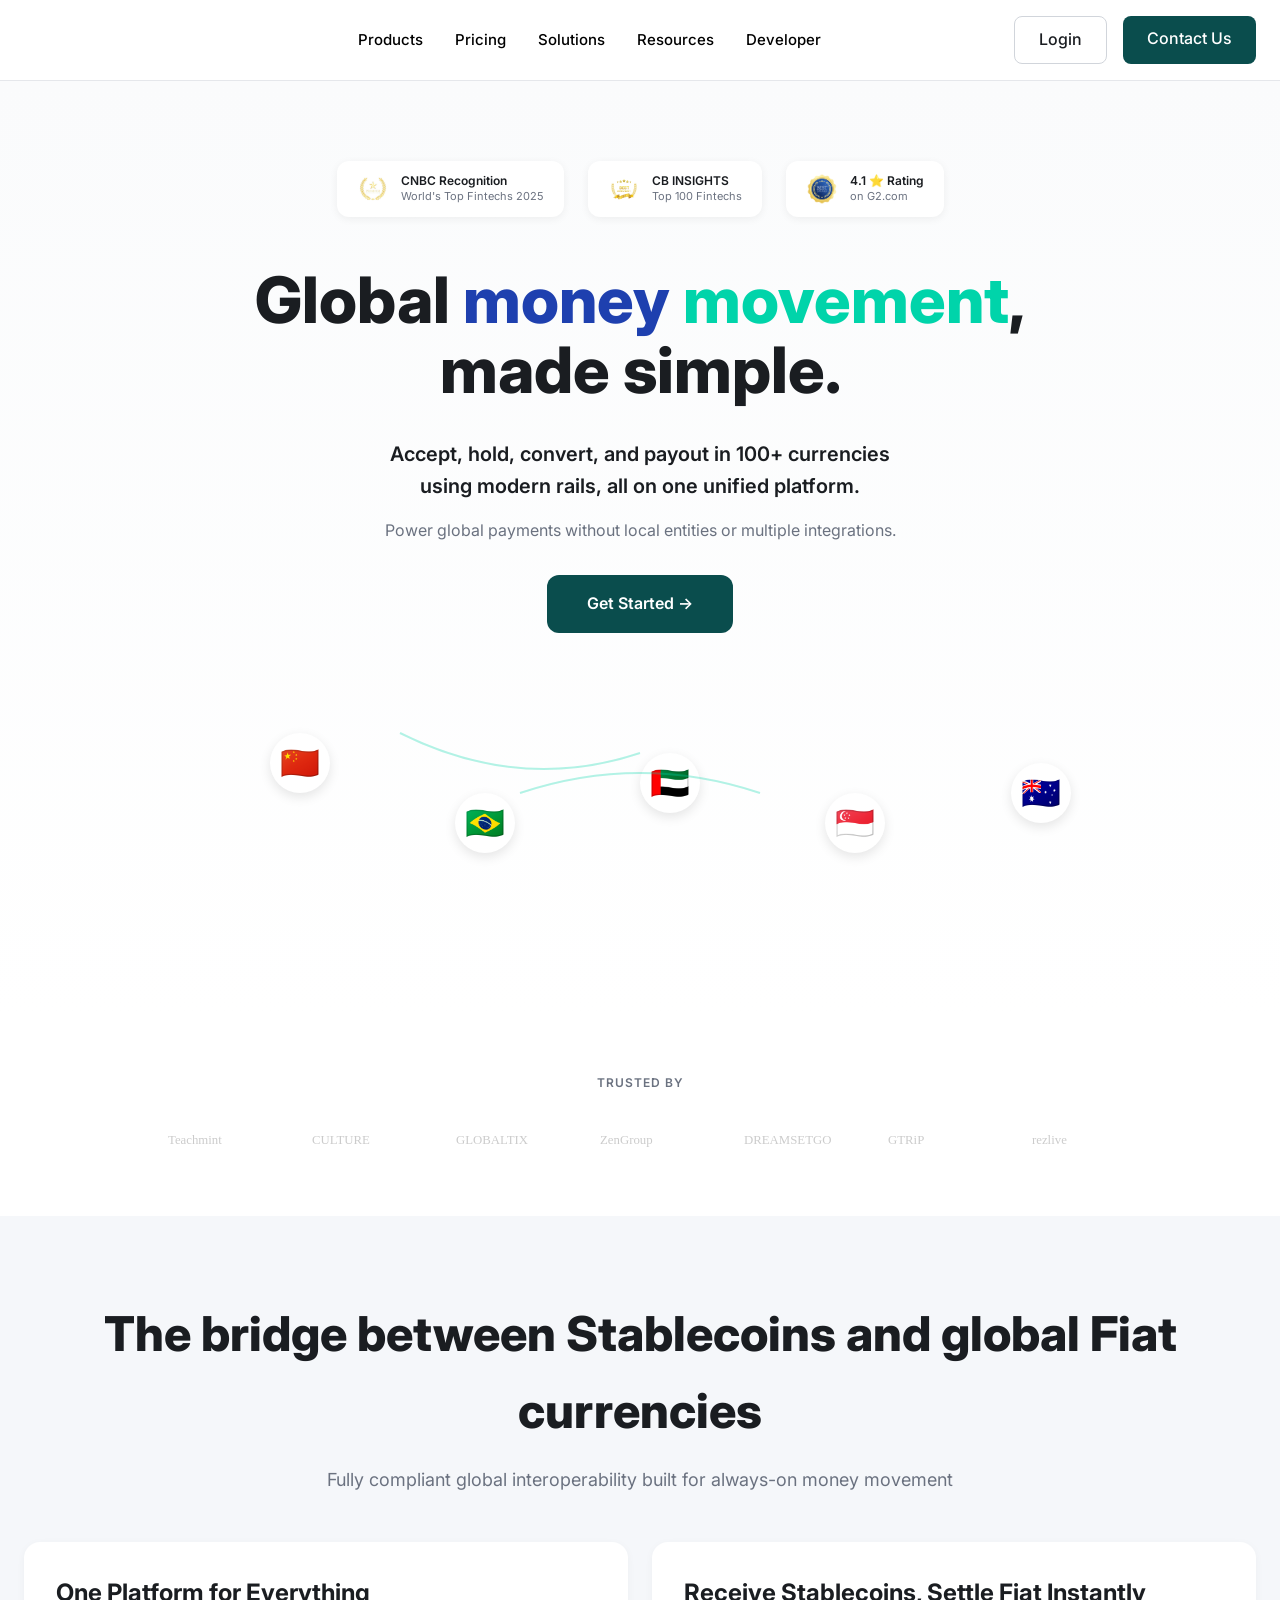
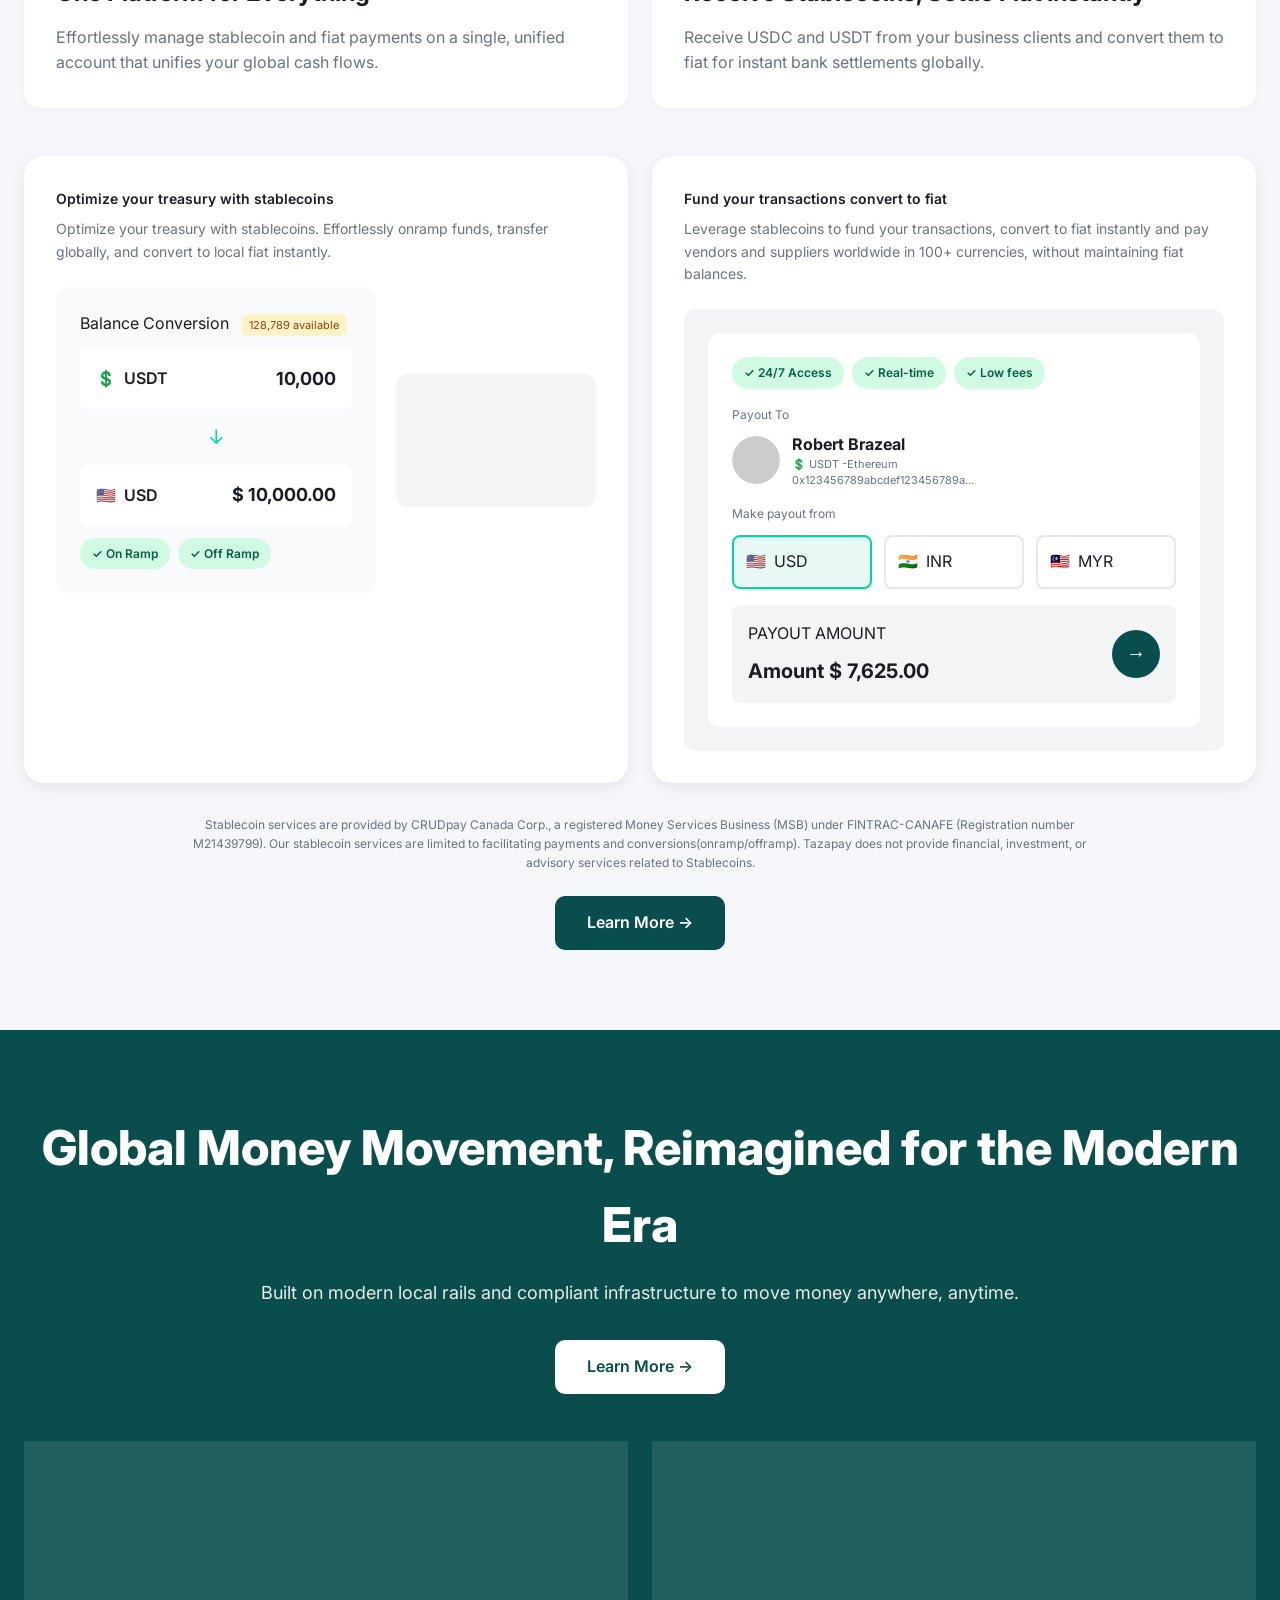
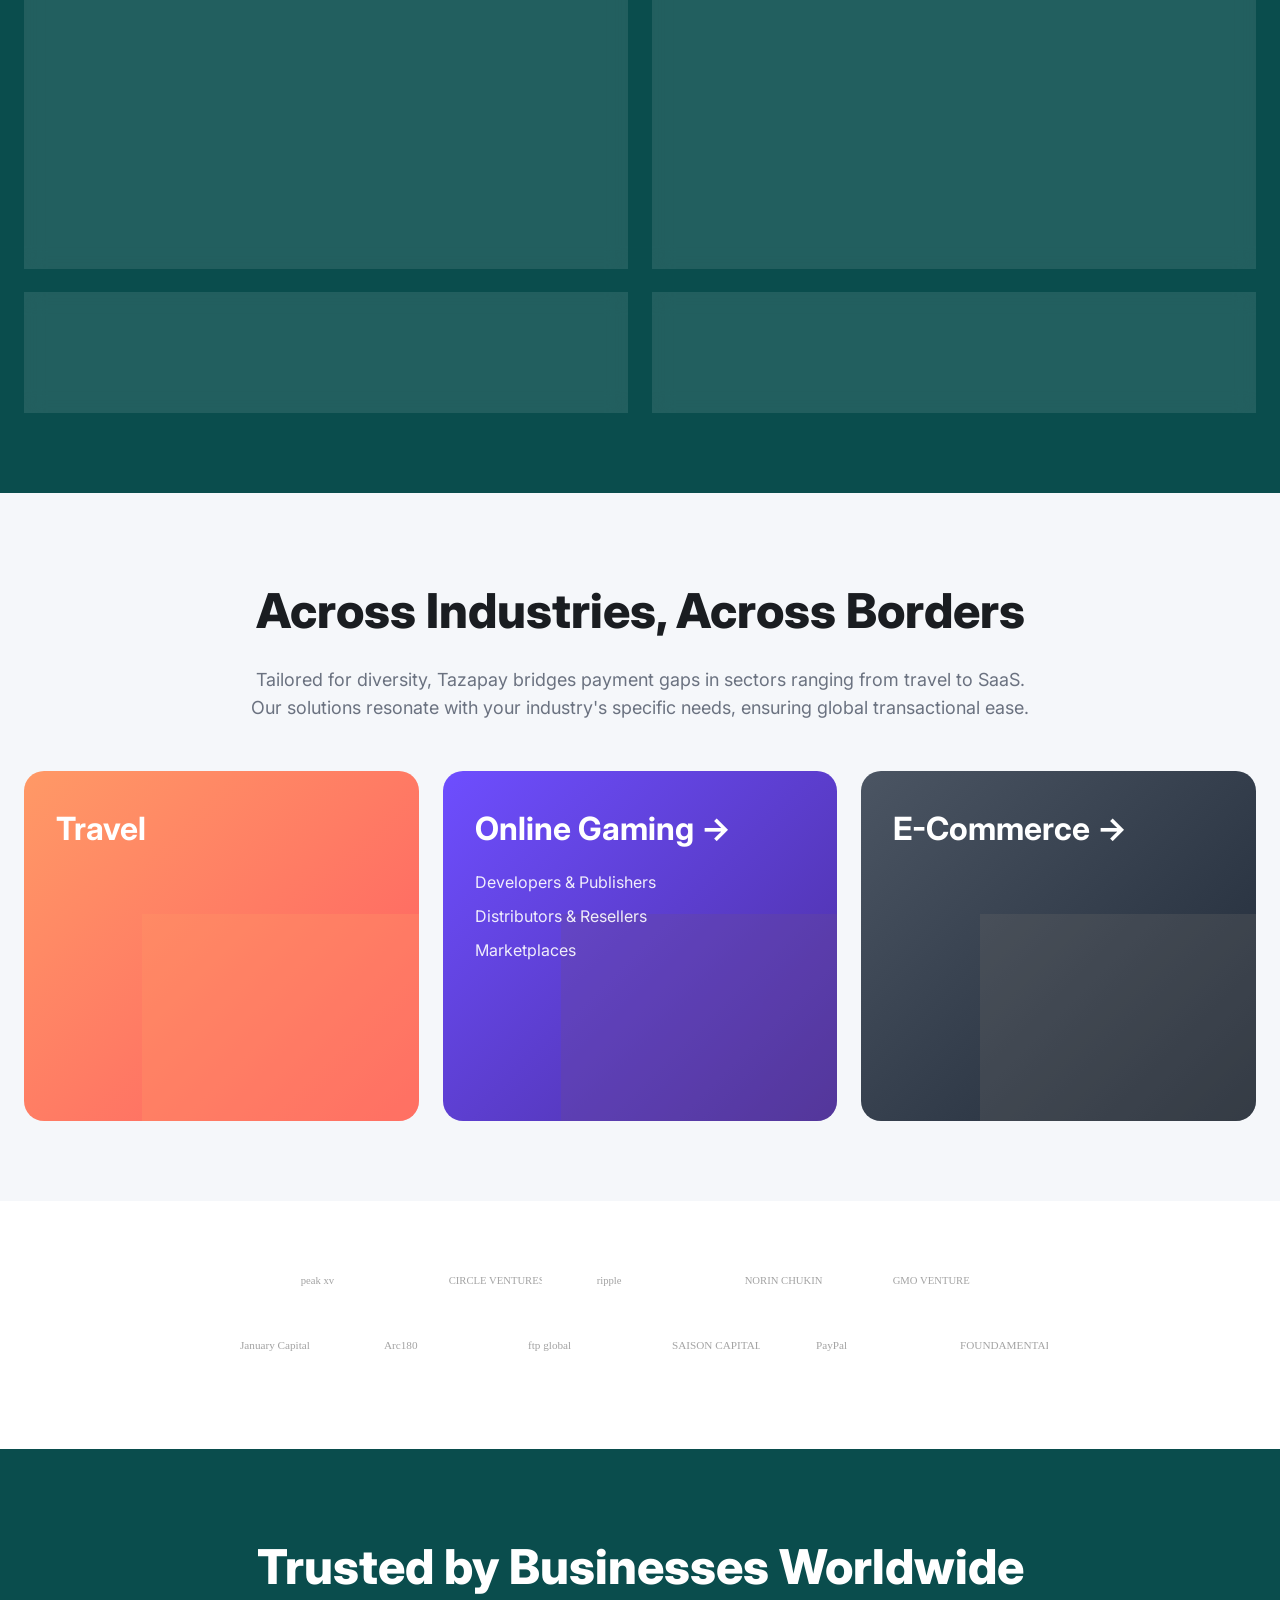
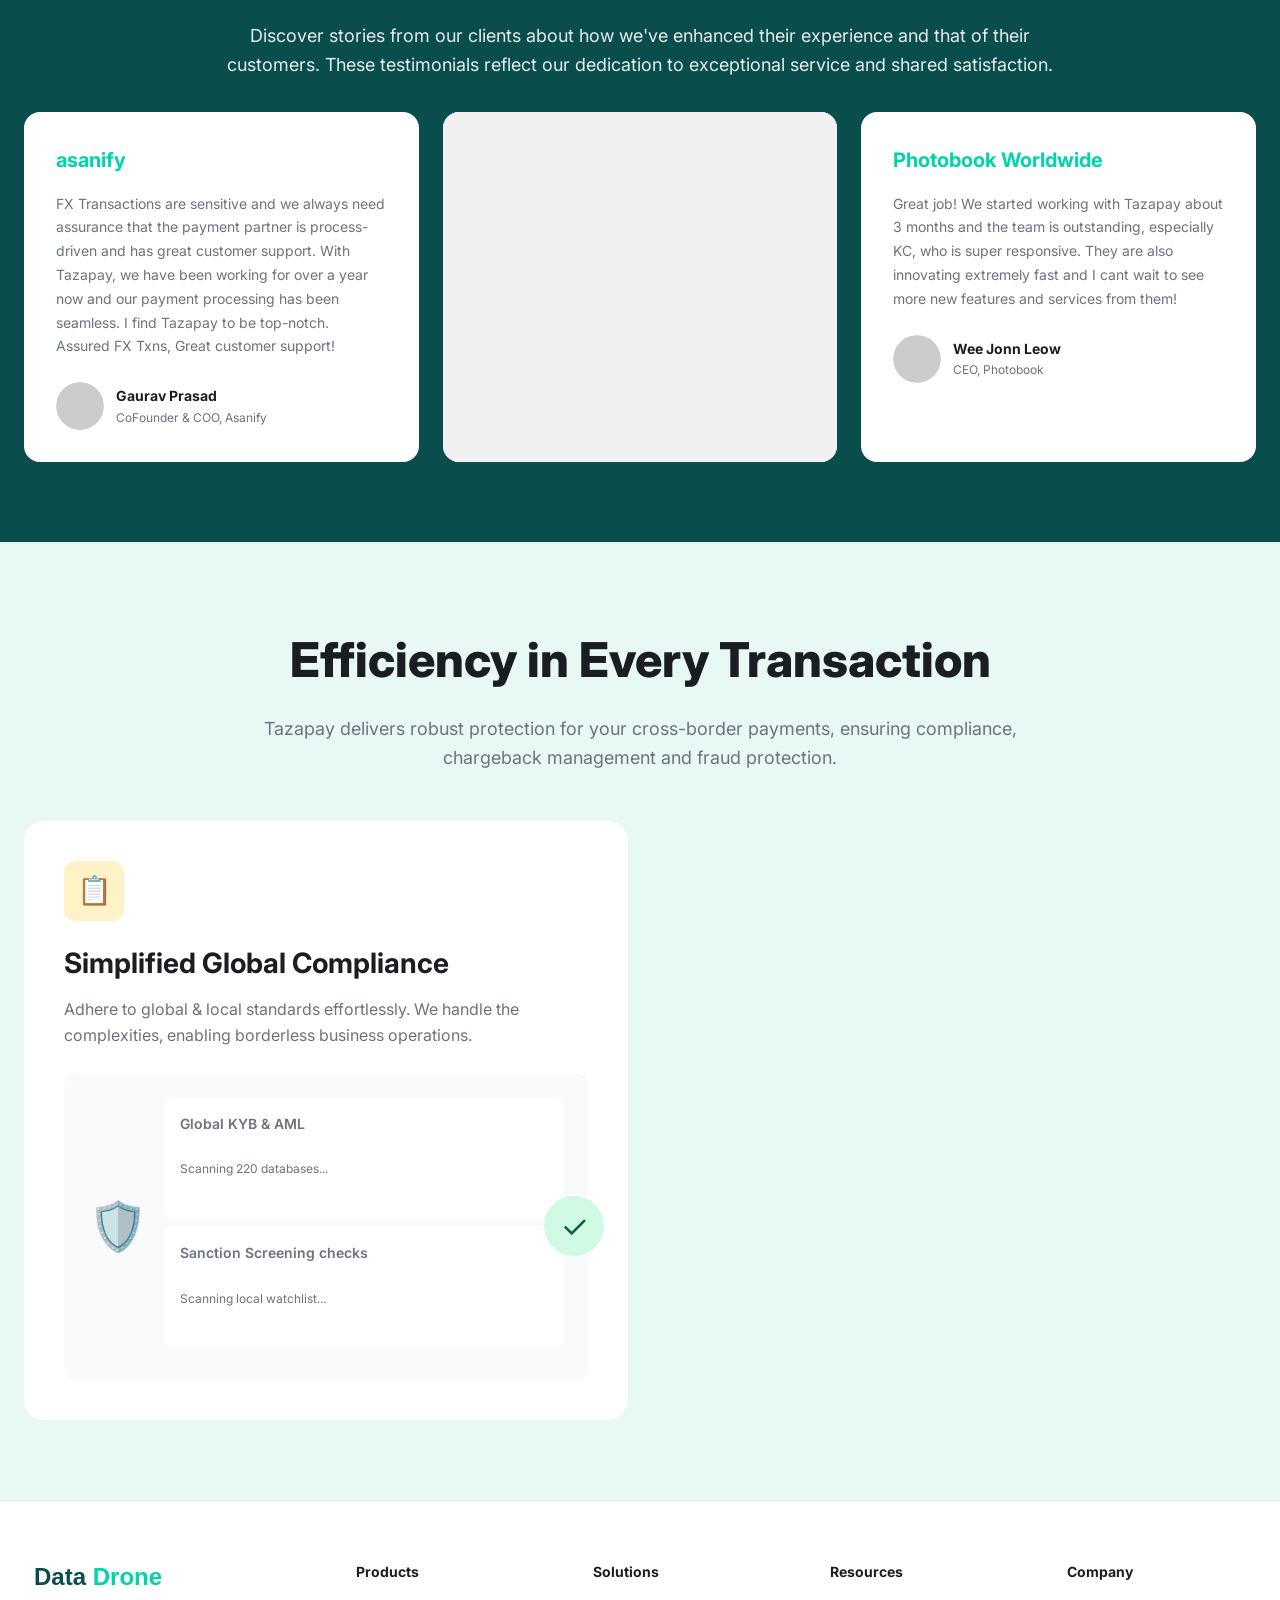
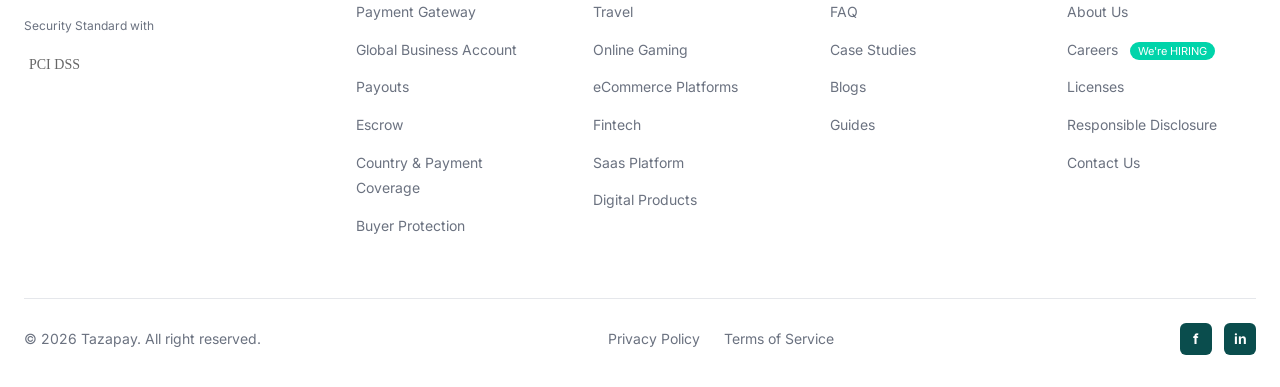
==== commit abc0a4a5: "Update index.html" ====
--- a/index.html
+++ b/index.html
@@ -3,7 +3,7 @@
 <head>
     <meta charset="UTF-8">
     <meta name="viewport" content="width=device-width, initial-scale=1.0">
-    <title>Tazapay Clone</title>
+    <title>CRUD PAY</title>
     <link rel="stylesheet" href="style.css">
     <link rel="preconnect" href="https://fonts.googleapis.com">
     <link rel="preconnect" href="https://fonts.gstatic.com" crossorigin>
@@ -16,7 +16,7 @@
             <div class="nav-wrapper">
                 <a href="#" class="logo">
                     <svg width="140" height="32" viewBox="0 0 120 32" fill="none">
-                        <img src="img5.png">
+                        CRUD PAY
                     </svg>
                 </a>
                 
@@ -330,7 +330,7 @@
                 </div>
             </div>
             
-            <p class="disclaimer">Stablecoin services are provided by Tazapay Canada Corp., a registered Money Services Business (MSB) under FINTRAC-CANAFE (Registration number M21439799). Our stablecoin services are limited to facilitating payments and conversions(onramp/offramp). Tazapay does not provide financial, investment, or advisory services related to Stablecoins.</p>
+            <p class="disclaimer">Stablecoin services are provided by CRUDpay Canada Corp., a registered Money Services Business (MSB) under FINTRAC-CANAFE (Registration number M21439799). Our stablecoin services are limited to facilitating payments and conversions(onramp/offramp). Tazapay does not provide financial, investment, or advisory services related to Stablecoins.</p>
             
             <a href="#" class="btn-learn-more">Learn More →</a>
         </div>
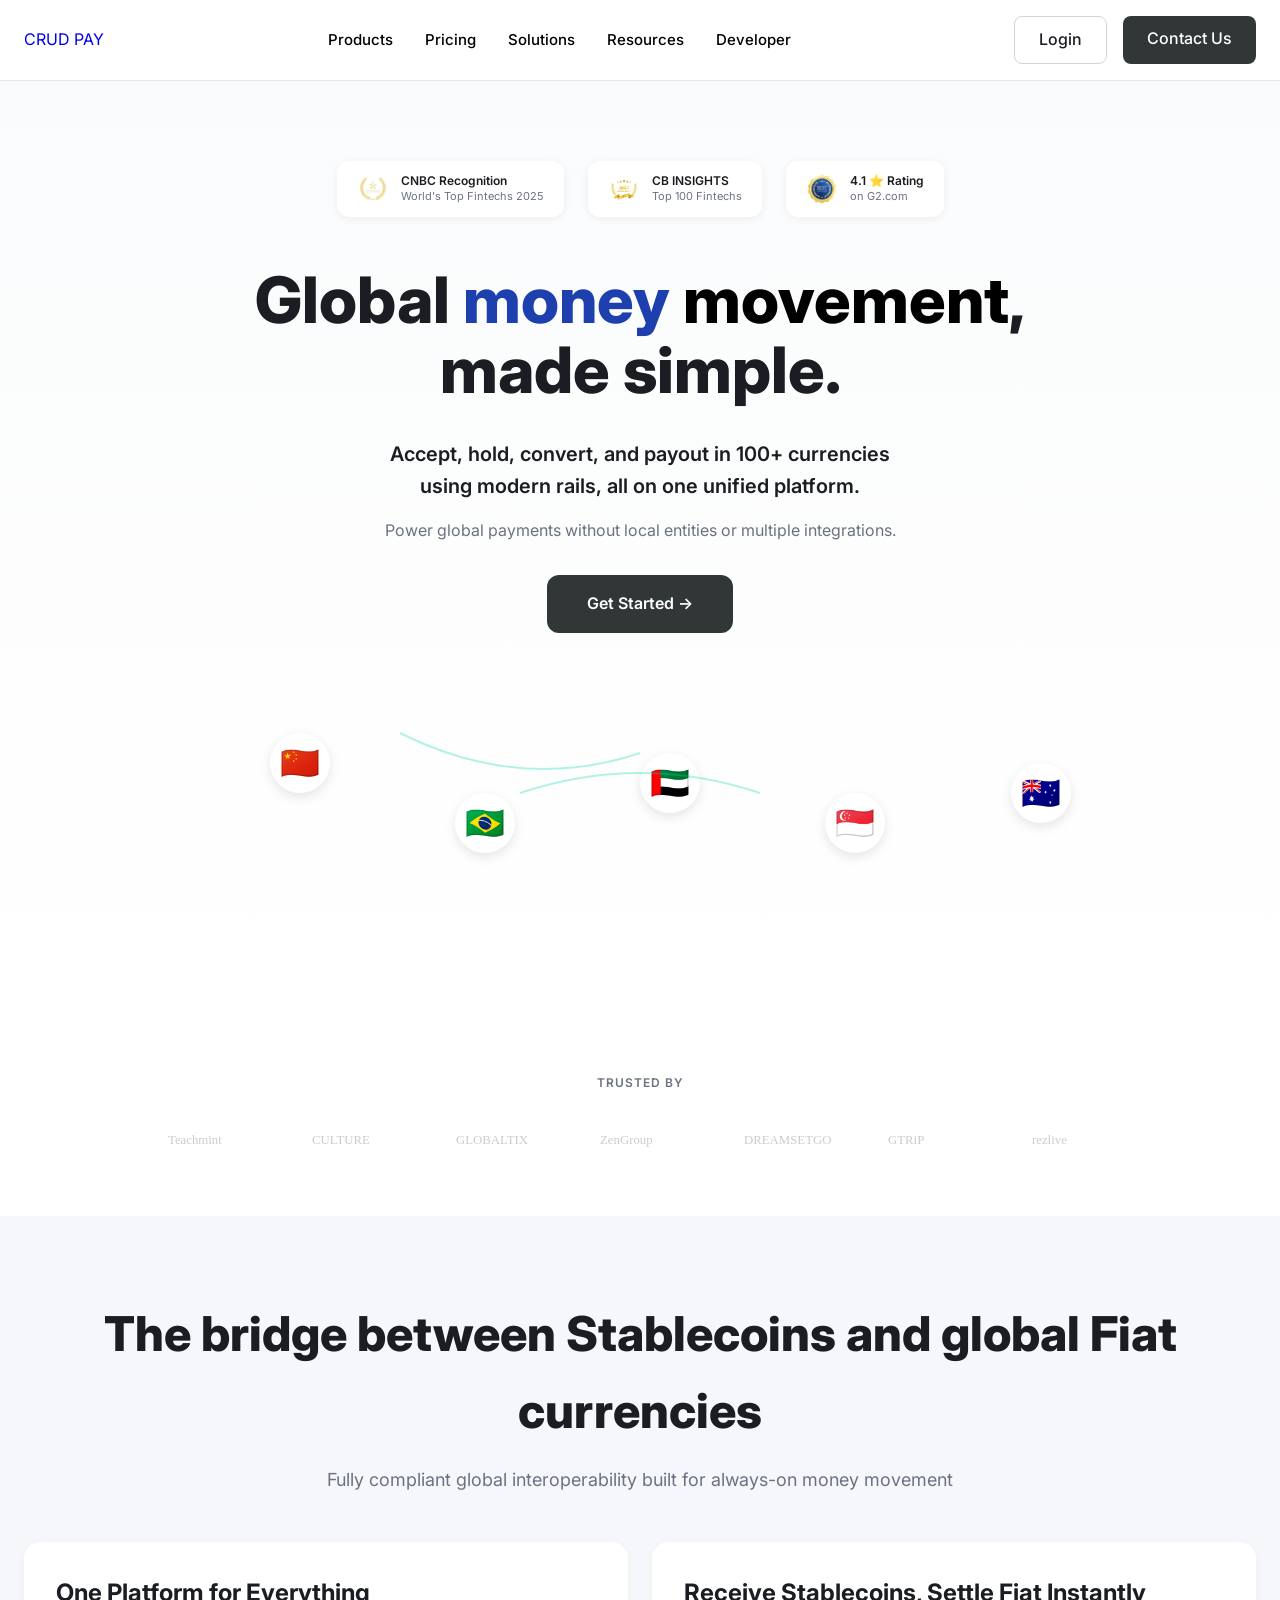
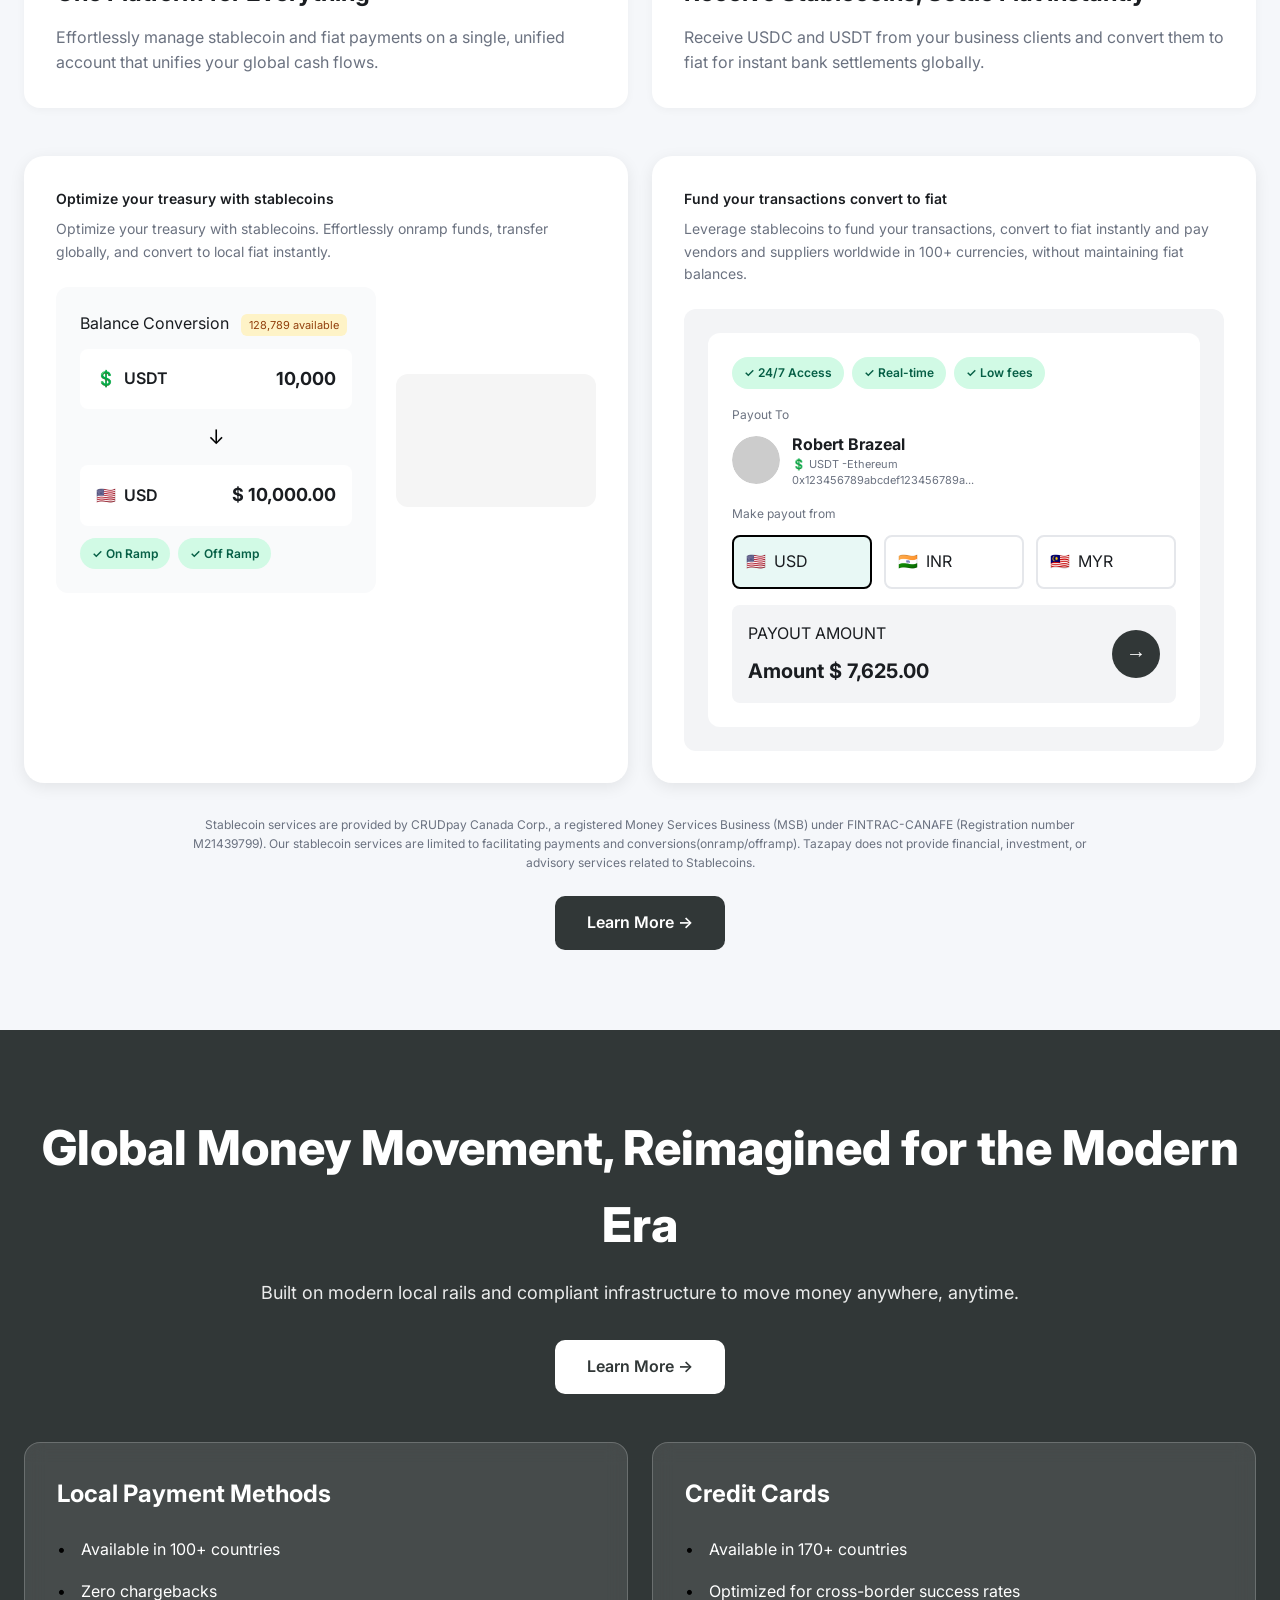
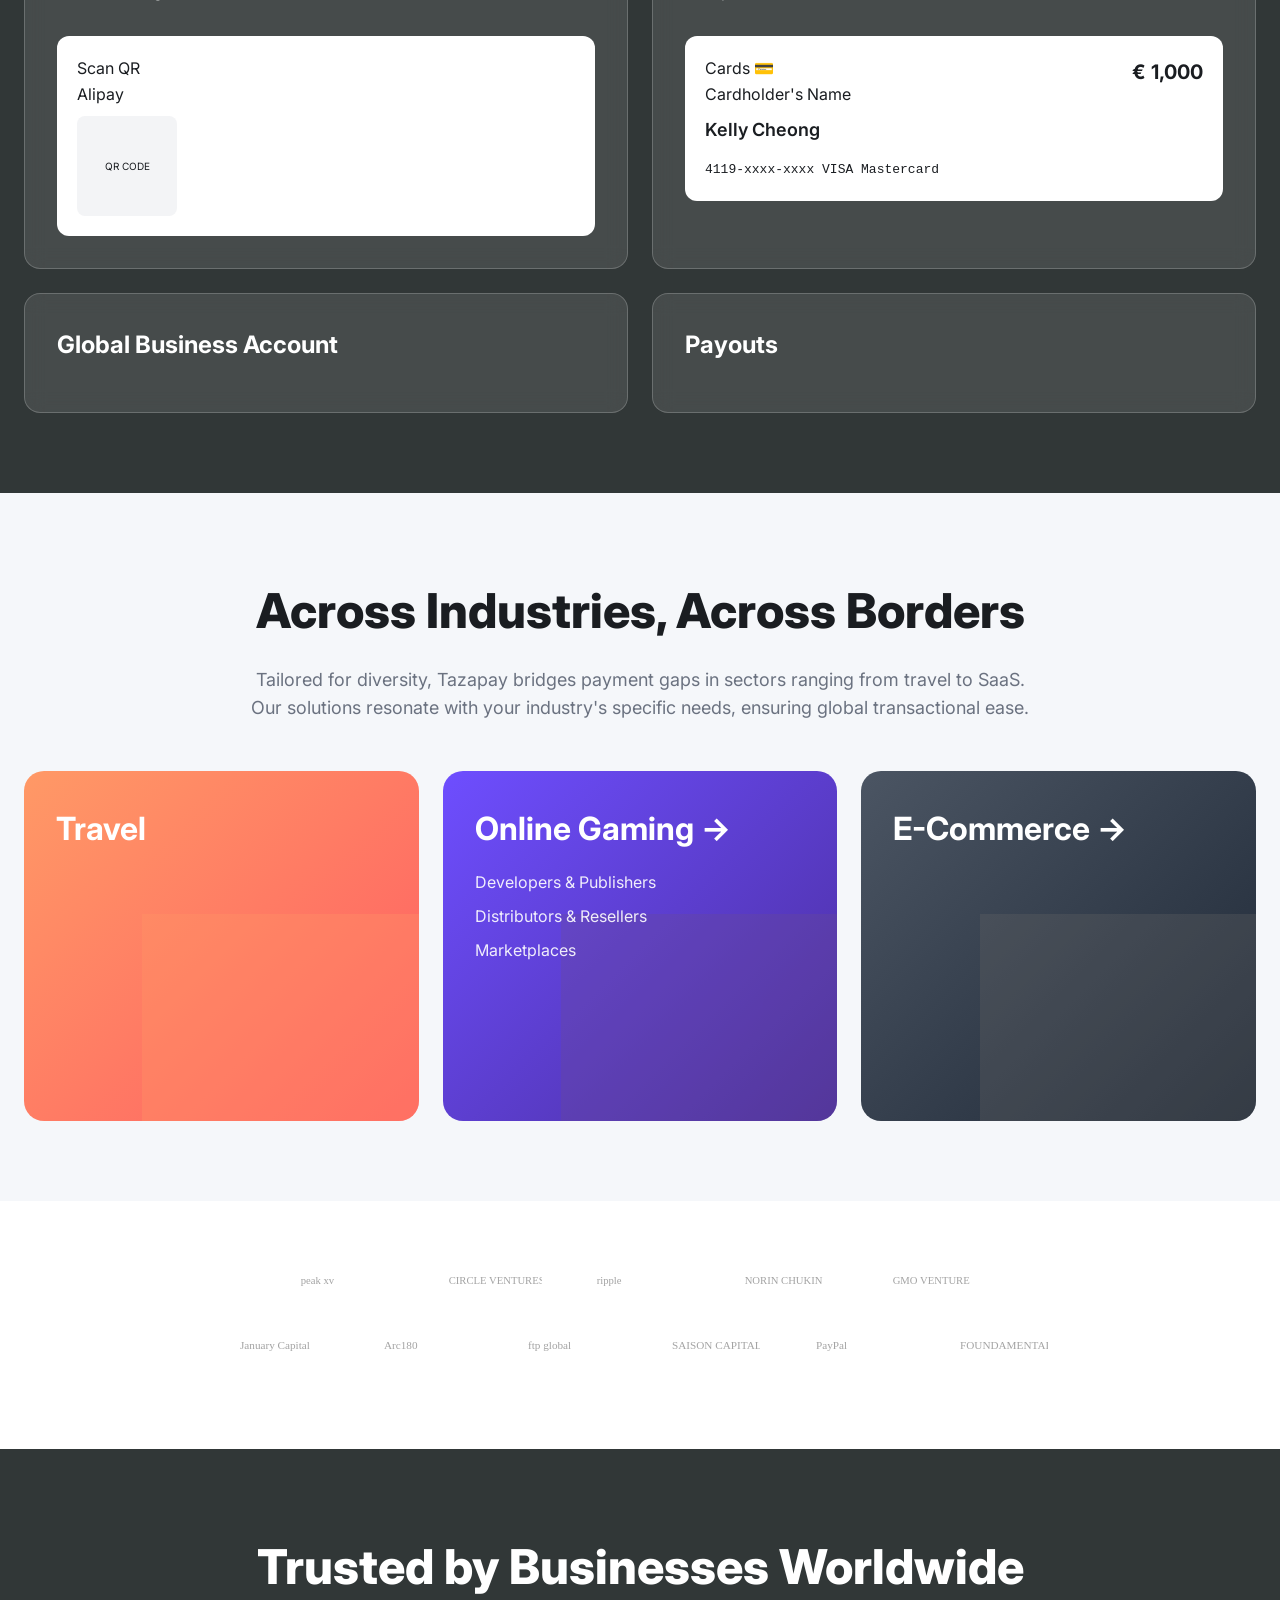
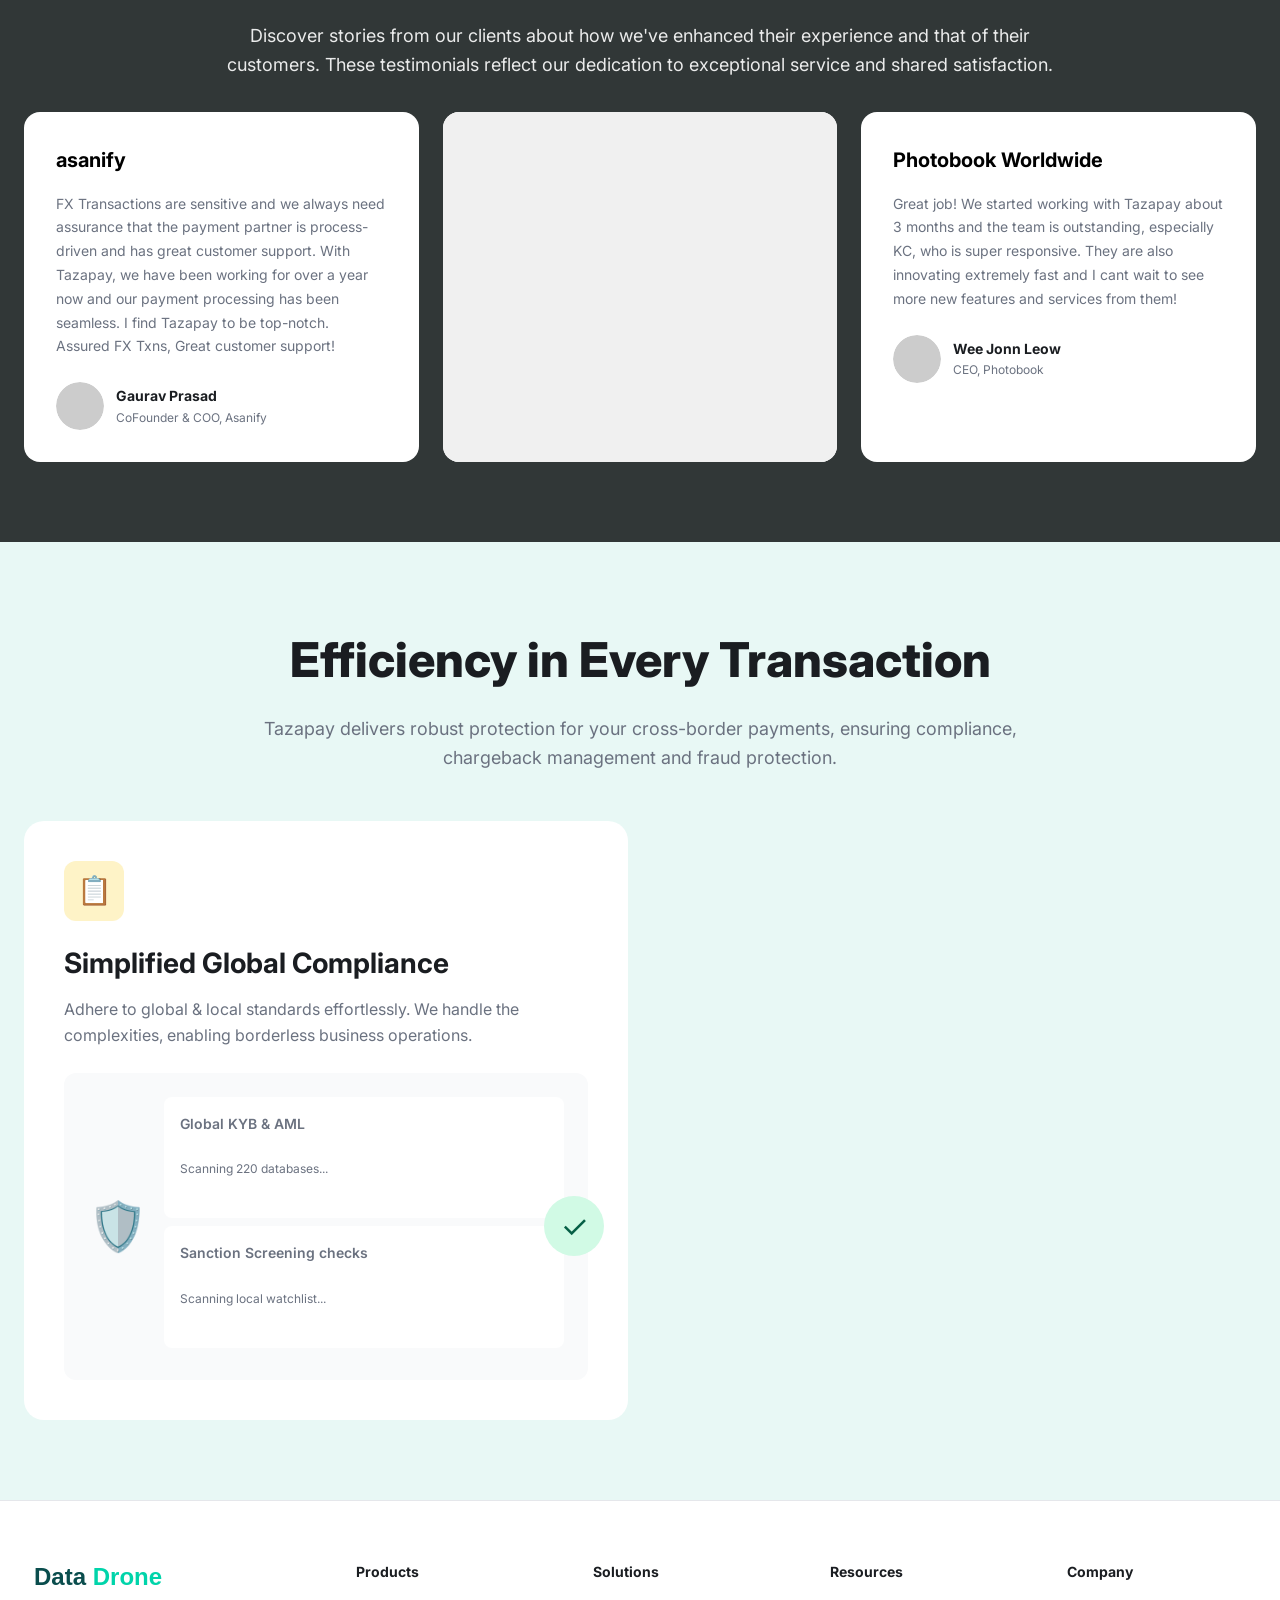
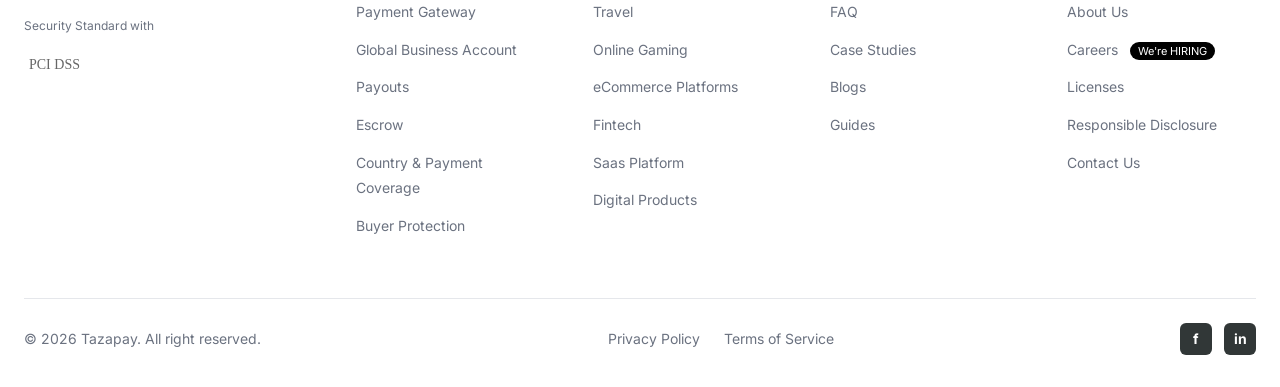
==== commit ab061cfd: "Update index.html" ====
--- a/index.html
+++ b/index.html
@@ -15,7 +15,7 @@
         <div class="container">
             <div class="nav-wrapper">
                 <a href="#" class="logo">
-                    <svg width="140" height="32" viewBox="0 0 120 32" fill="none">
+                    
                         CRUD PAY
                     </svg>
                 </a>
--- a/style.css
+++ b/style.css
@@ -5,8 +5,8 @@
 }
 
 :root {
-    --teal: #00D4AA;
-    --dark-teal: #0A4D4D;
+    --teal: #000000;
+    --dark-teal: #313737;
     --light-teal: #E8F8F5;
     --gray-bg: #F5F7FA;
     --text-dark: #1A1D21;
@@ -165,7 +165,7 @@
 }
 
 .back-btn {
-  background-color: #0f5a52;   /* dark teal */
+  background-color: #000000;   /* dark teal */
   color: #ffffff;
   border: none;
   padding: 18px 0;
@@ -181,7 +181,7 @@
 }
 
 .back-btn:hover {
-  background-color: #0c4a44;
+  background-color: #313737;
 }
 
 .back-btn:active {
@@ -257,7 +257,7 @@
 }
 
 .btn-contact:hover {
-    background: #08393C;
+    background: #313737;
     transform: translateY(-1px);
 }
 
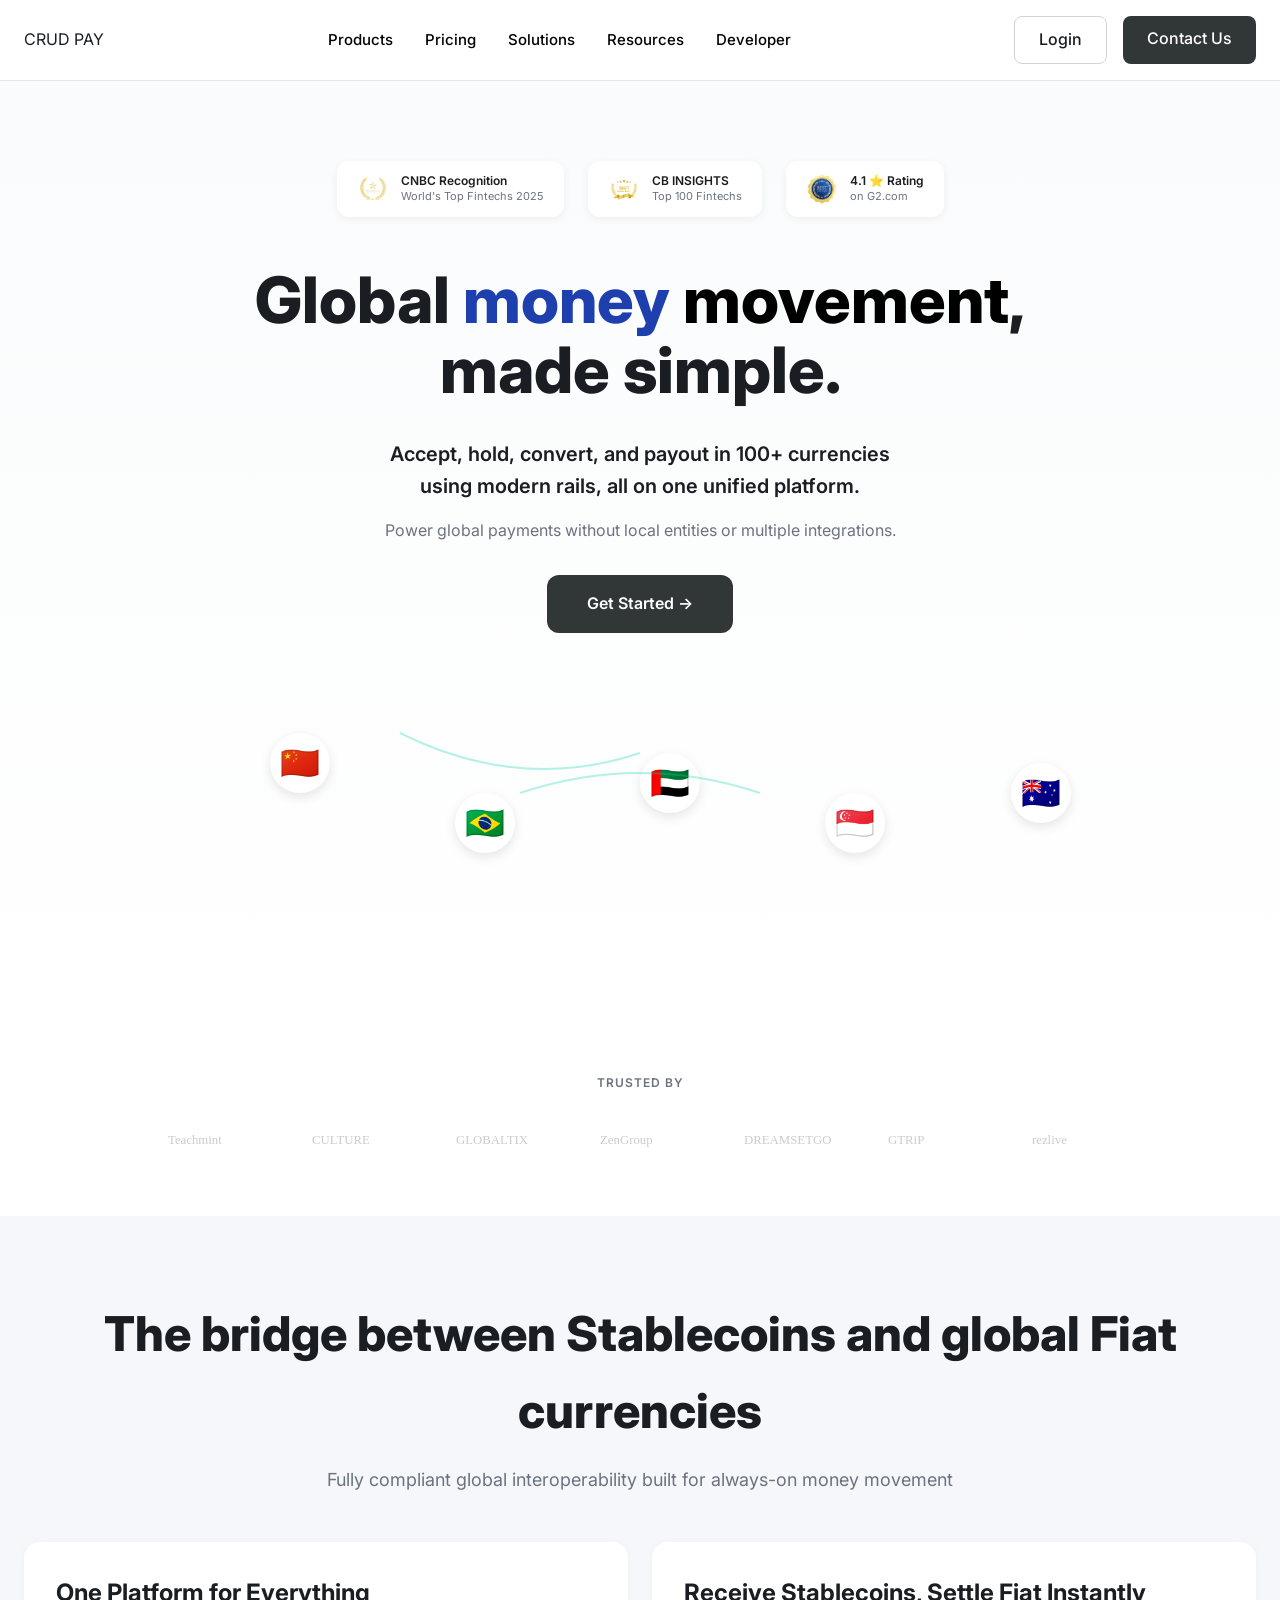
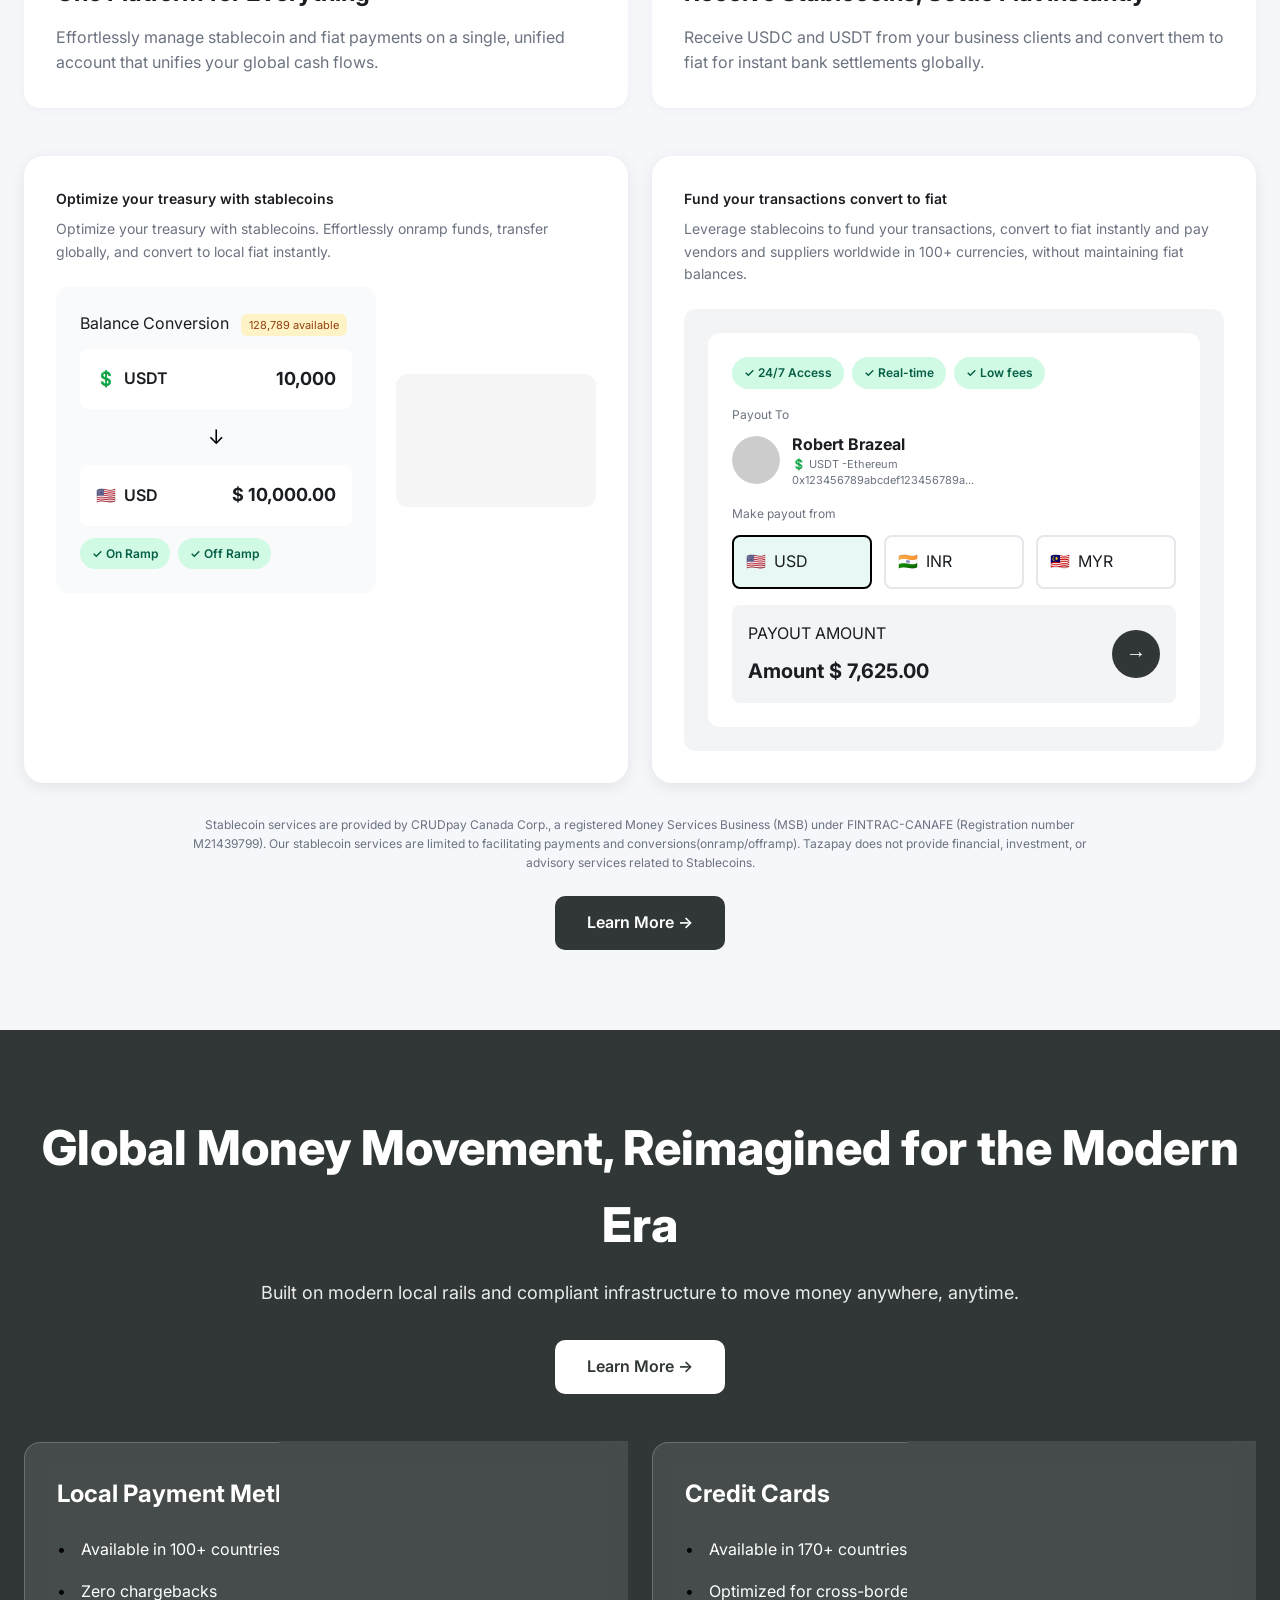
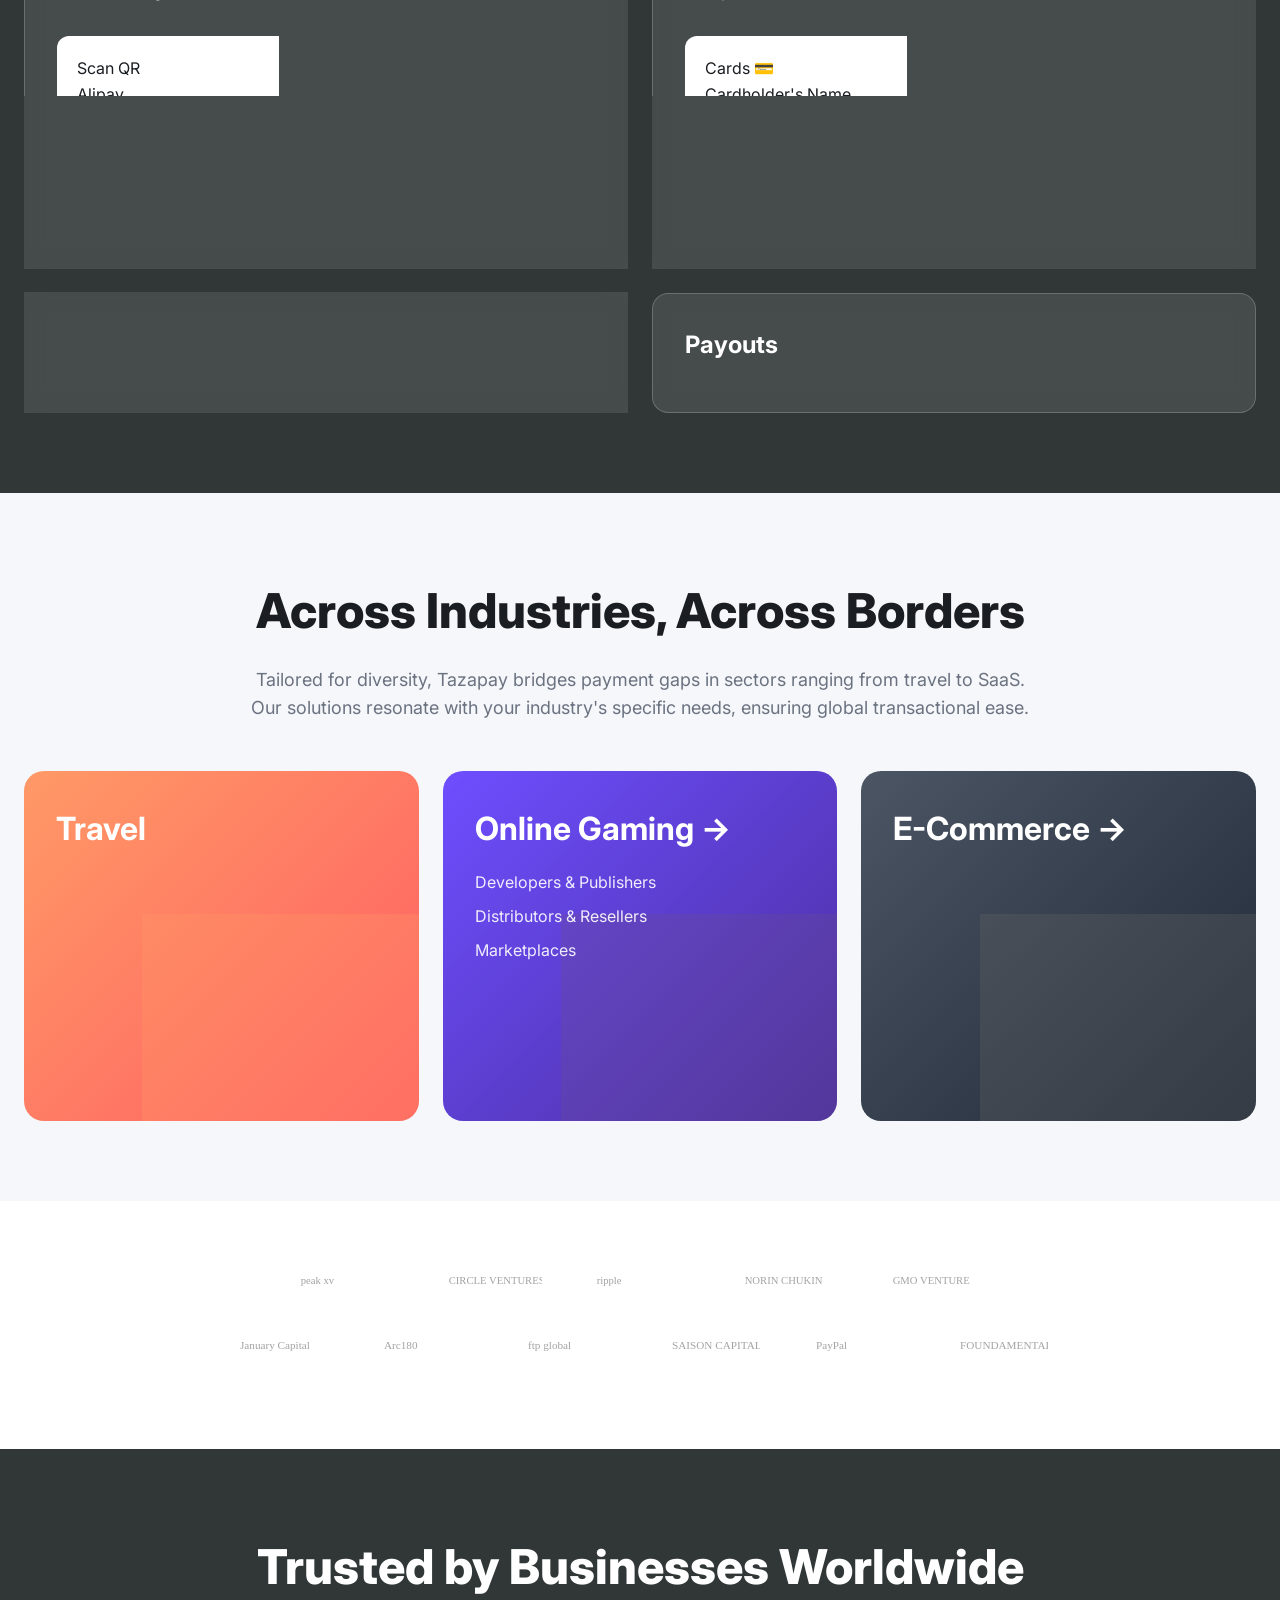
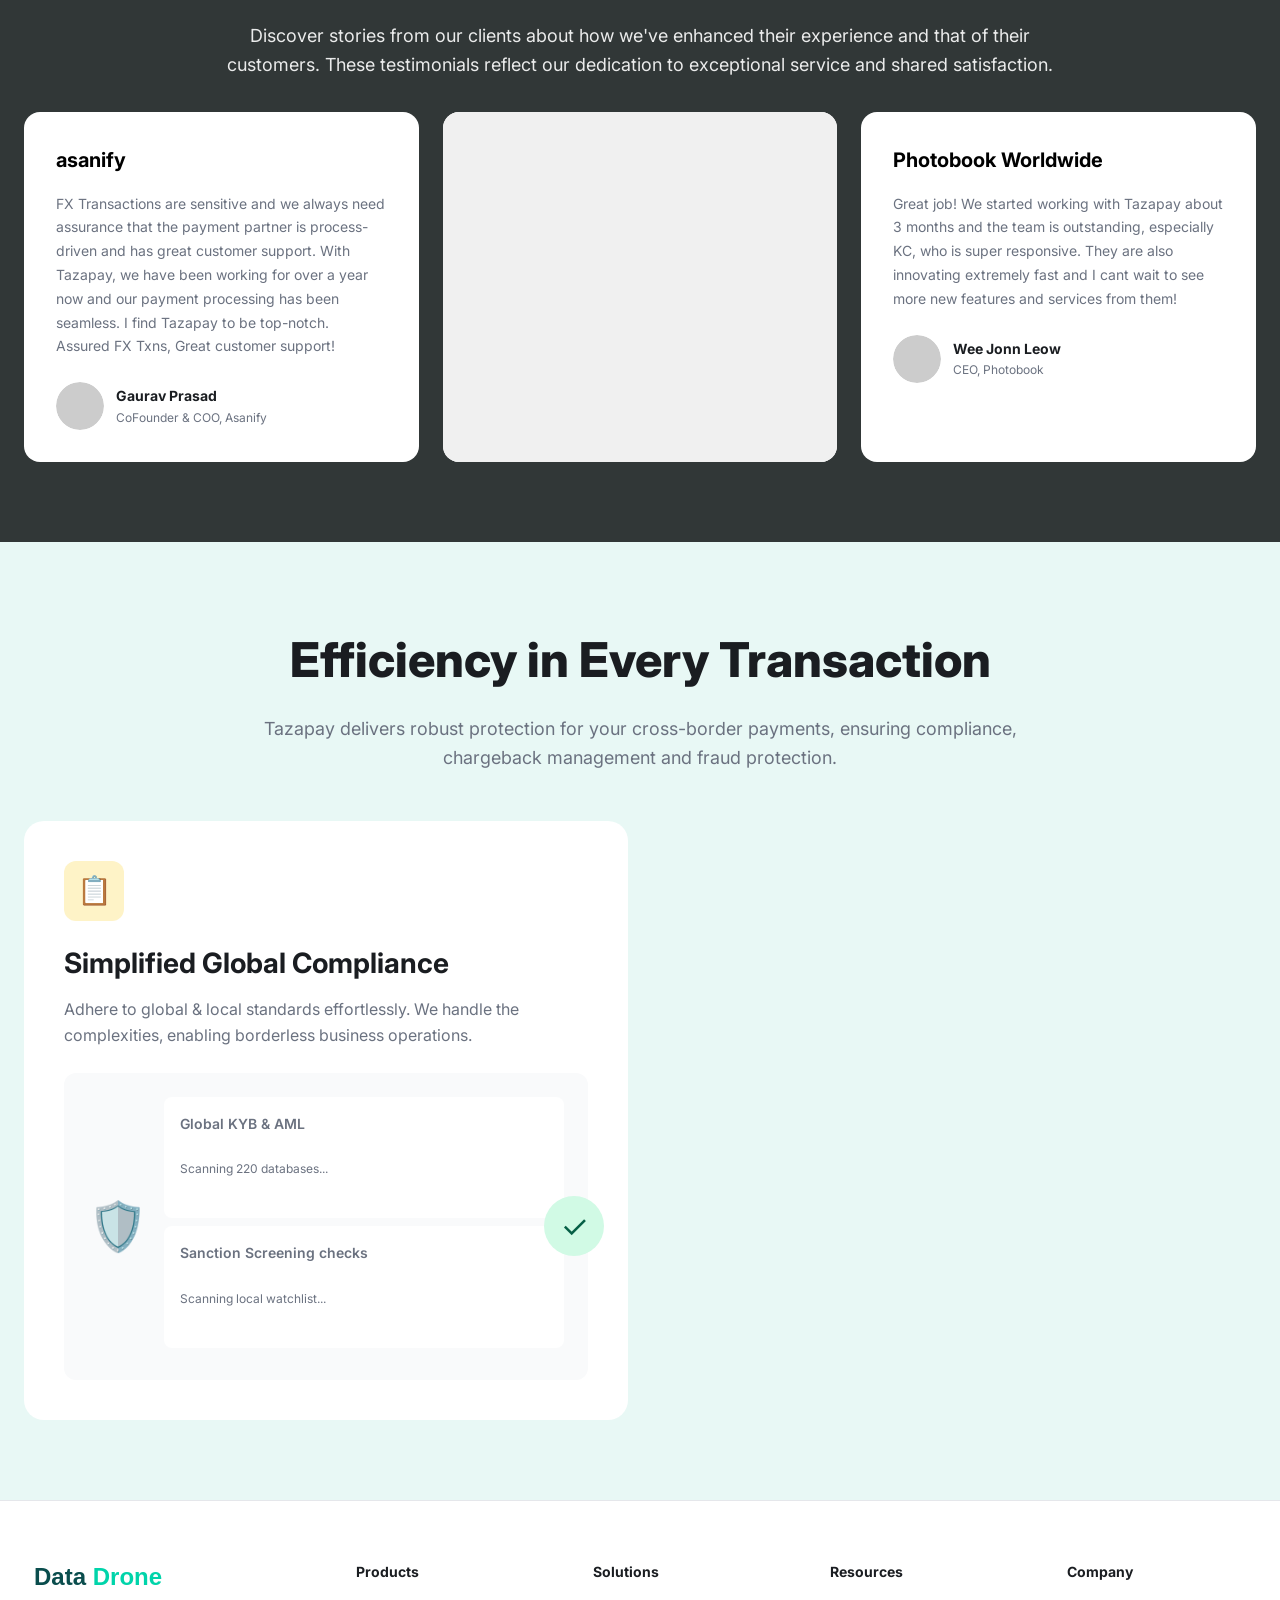
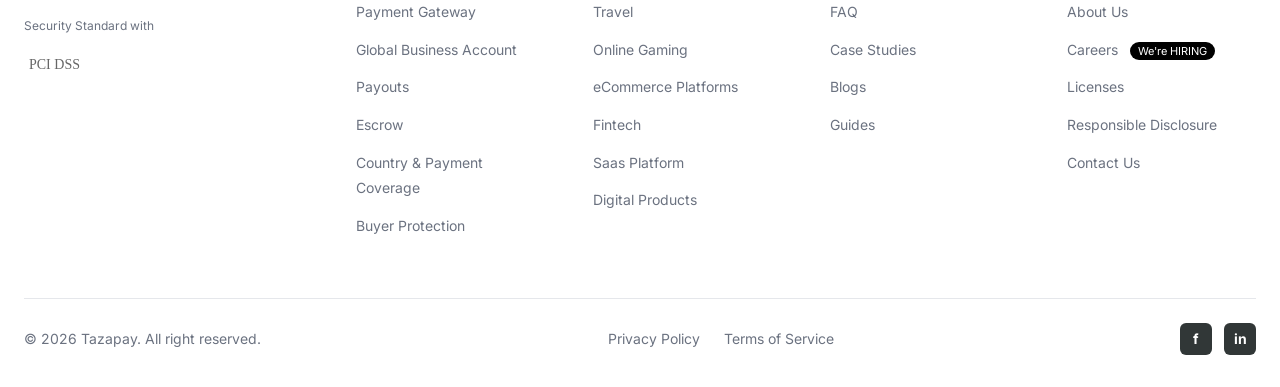
==== commit e772ef96: "Change greeting from 'Hello' to 'Goodbye'" ====
--- a/index.html
+++ b/index.html
@@ -14,11 +14,10 @@
     <nav class="navbar">
         <div class="container">
             <div class="nav-wrapper">
-                <a href="#" class="logo">
+                <p href="#" class="logo">
                     
                         CRUD PAY
-                    </svg>
-                </a>
+                </p>
                 
                 <div class="nav-menu">
                     <div class="nav-item">
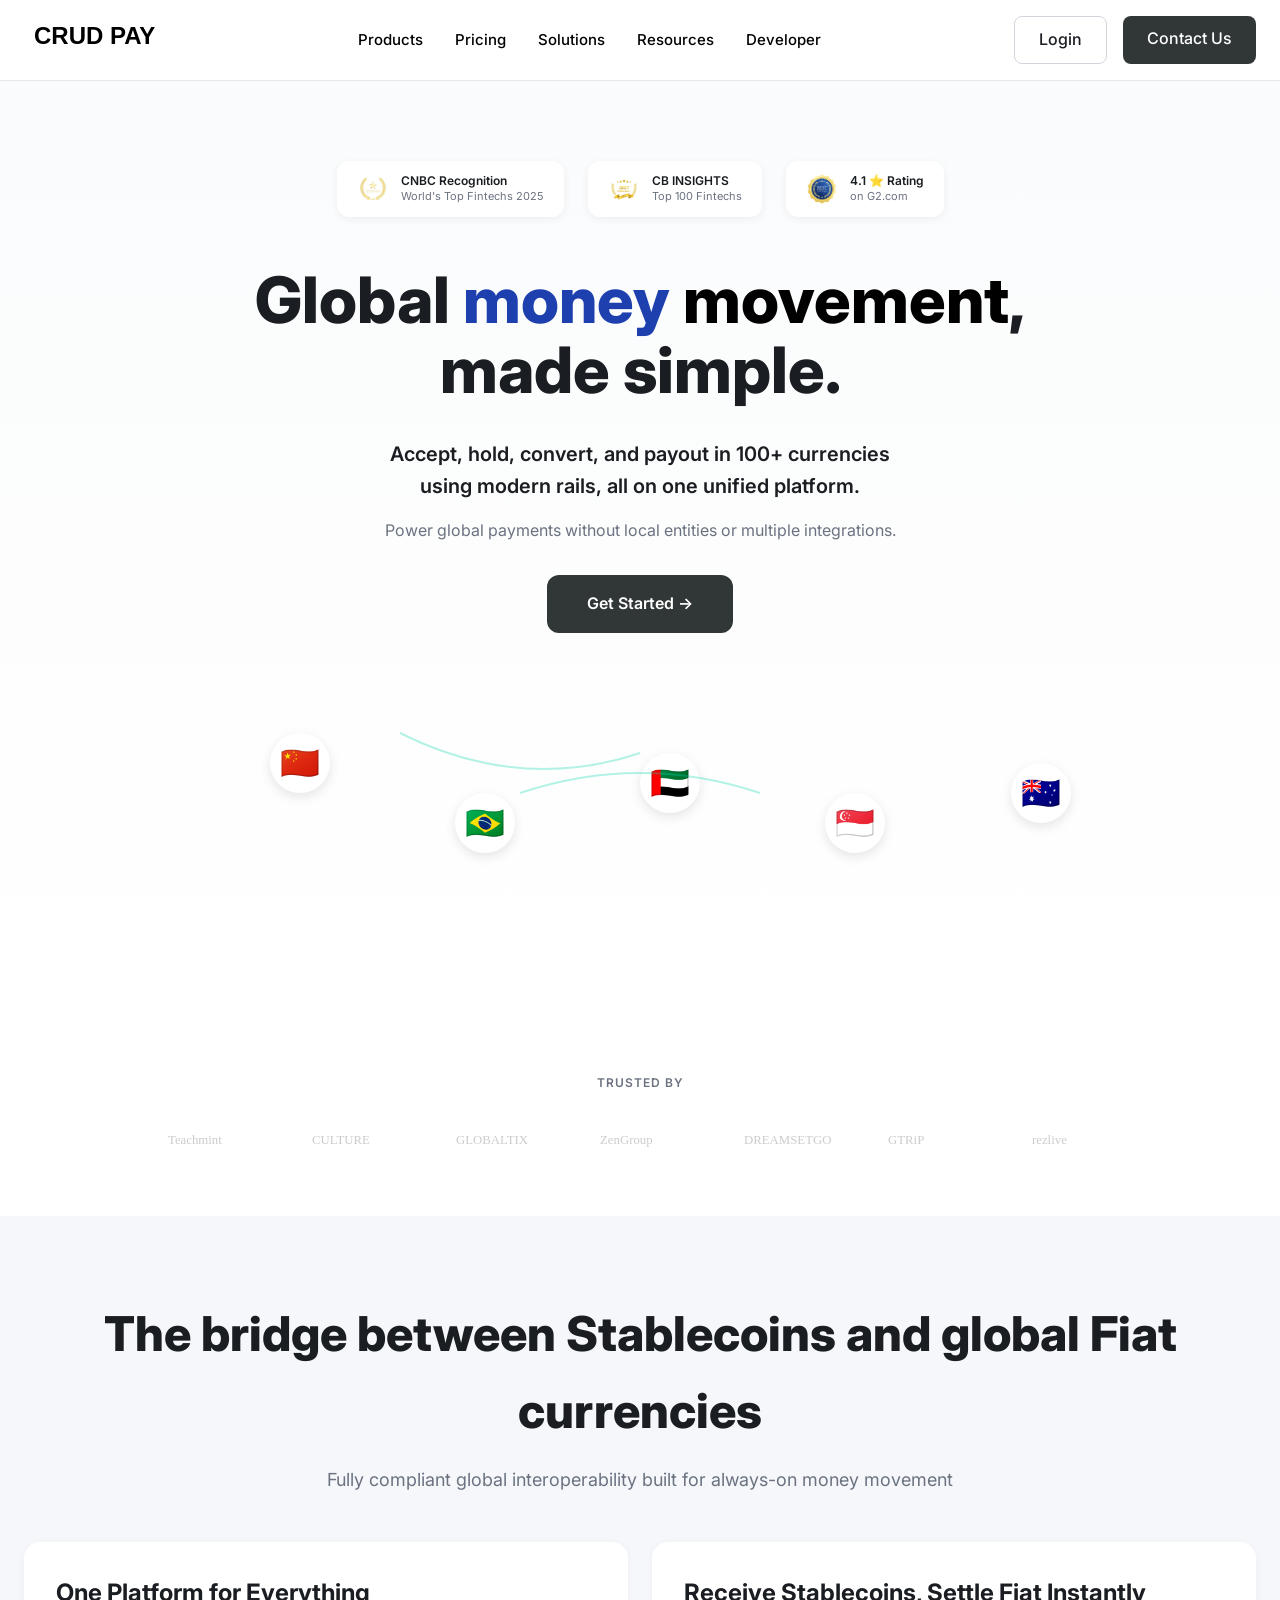
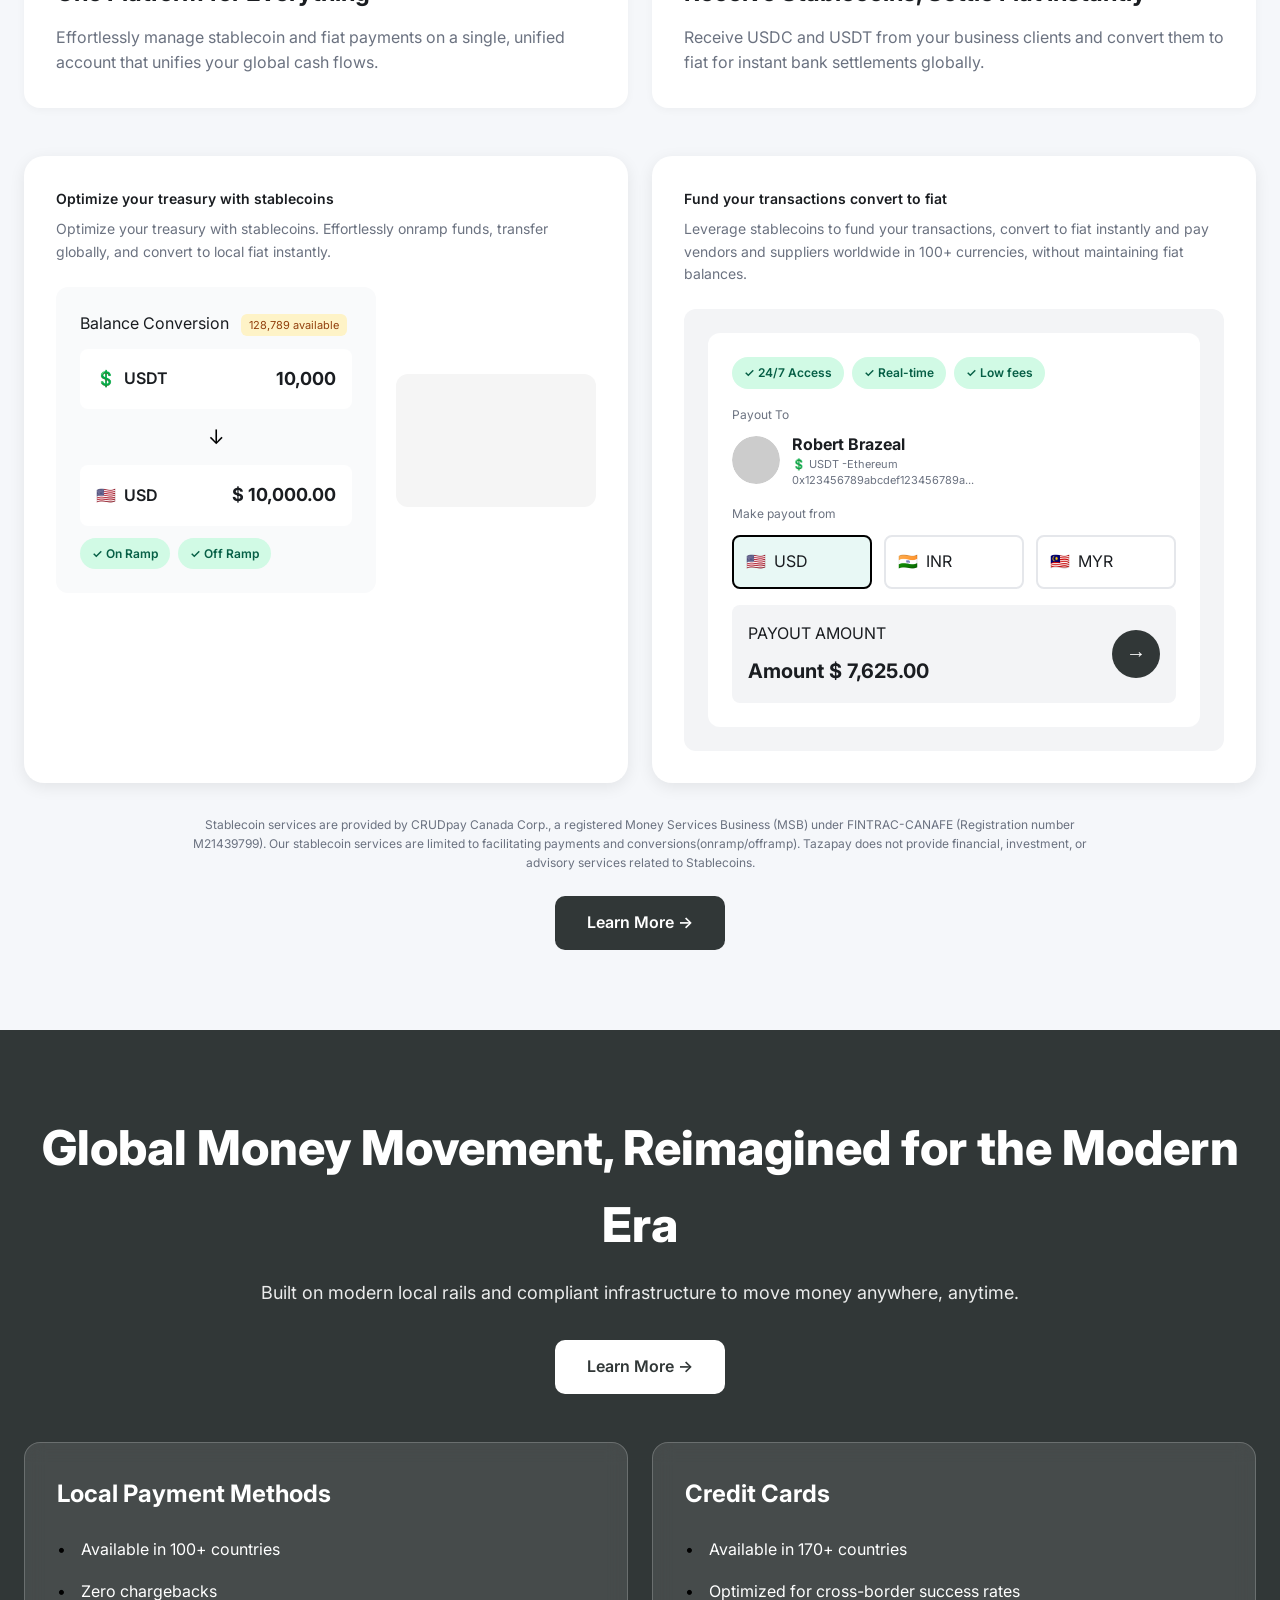
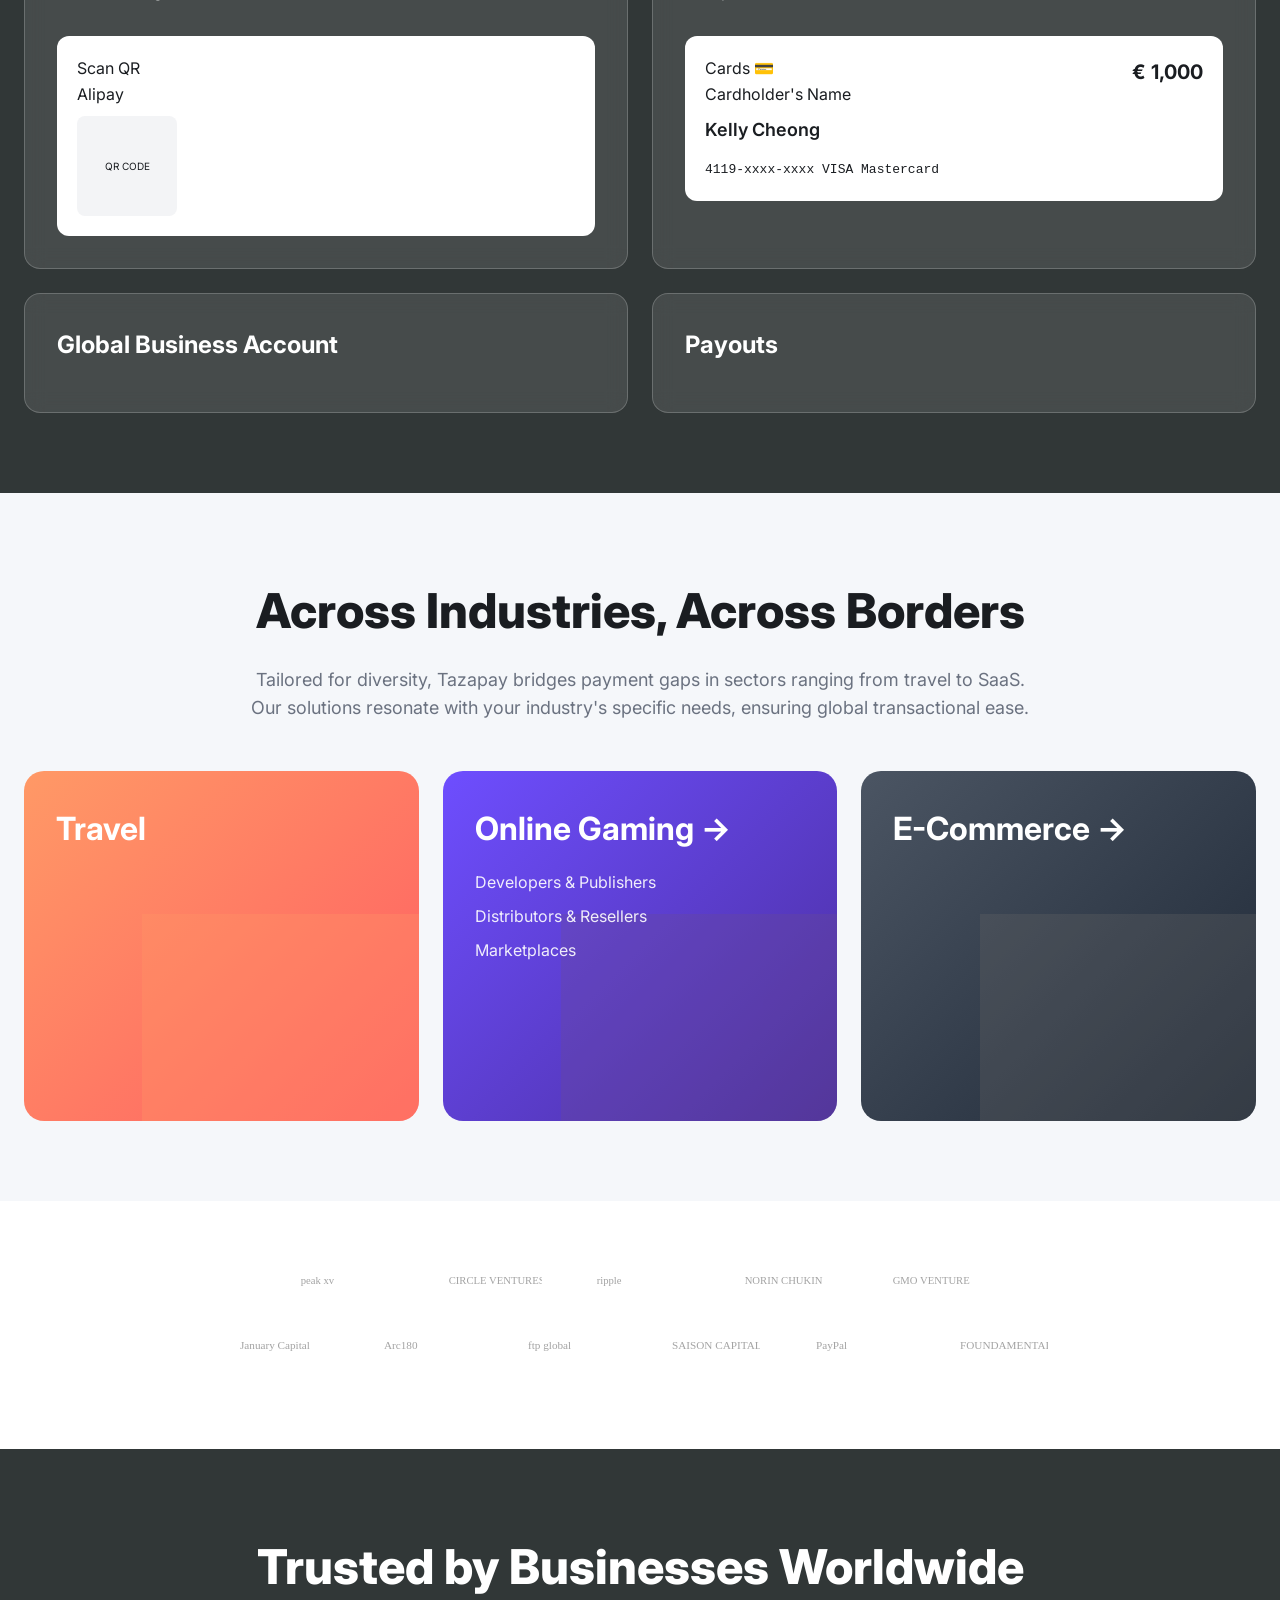
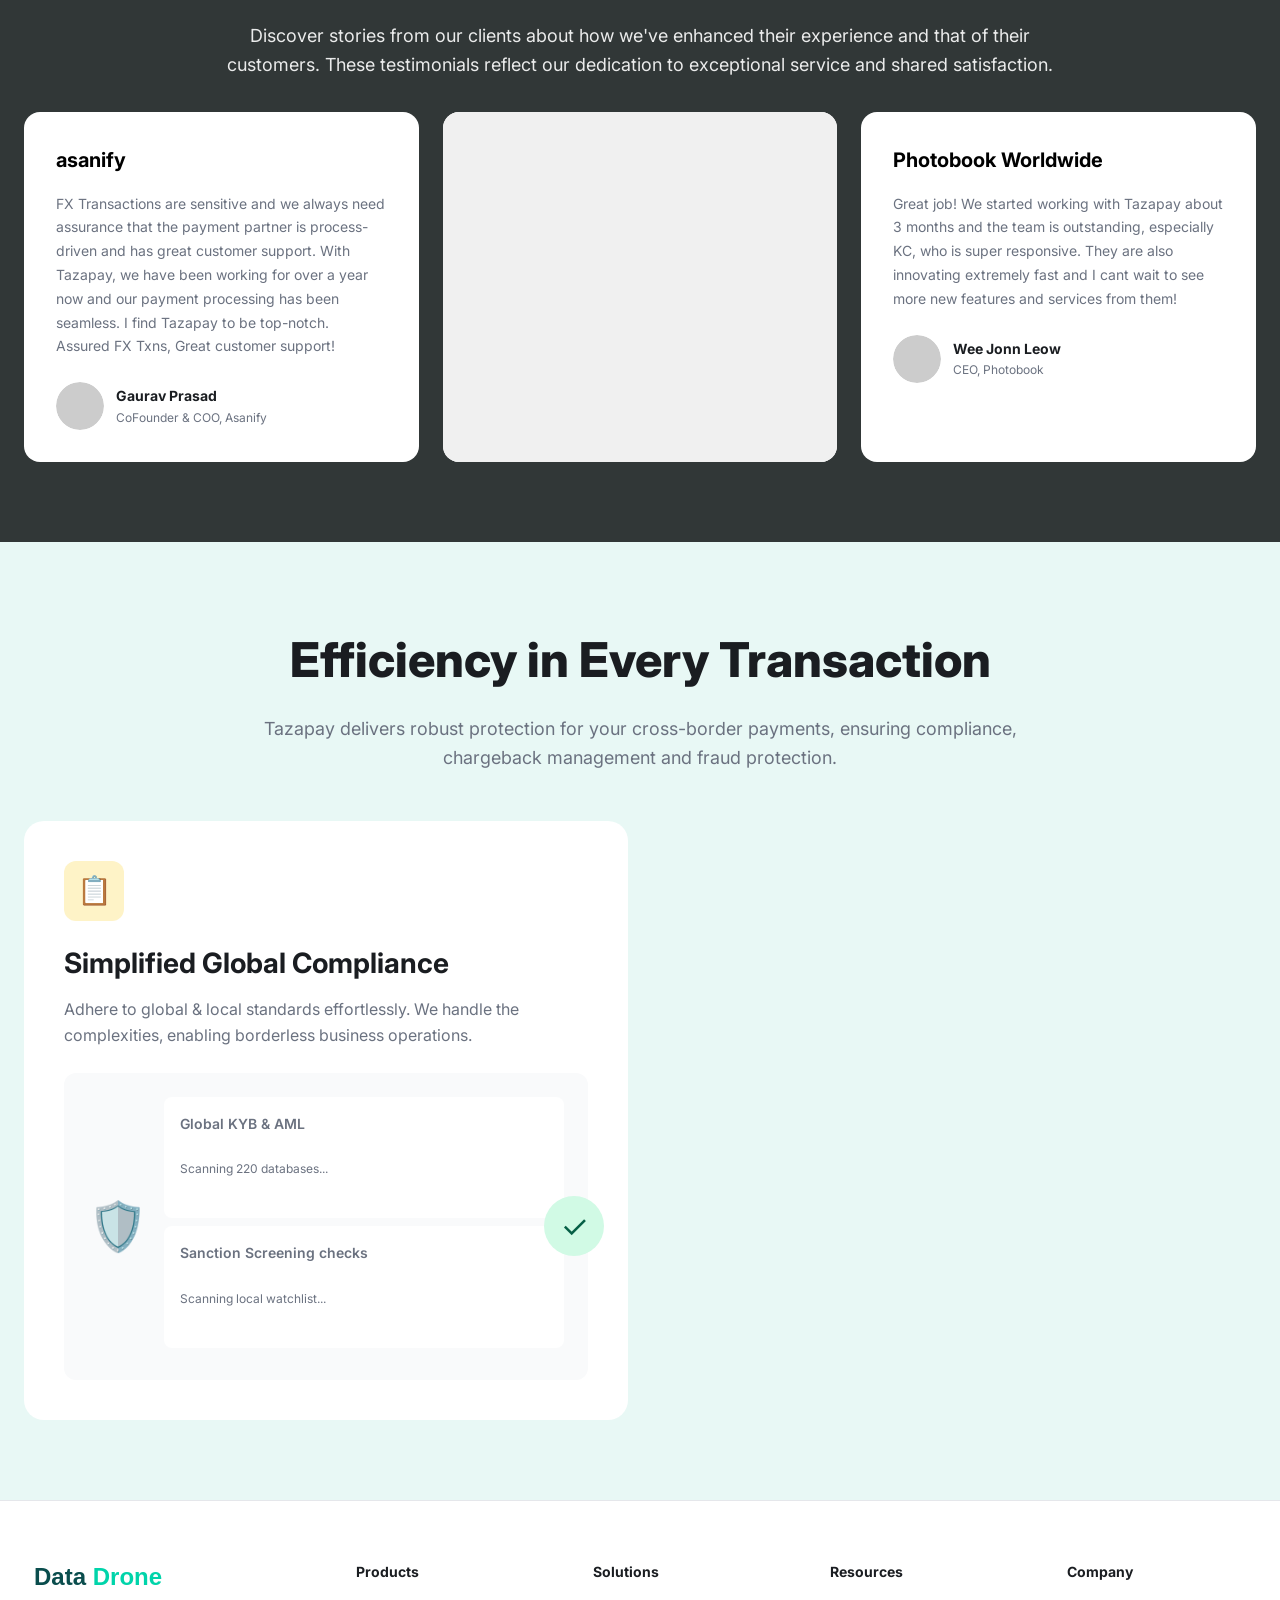
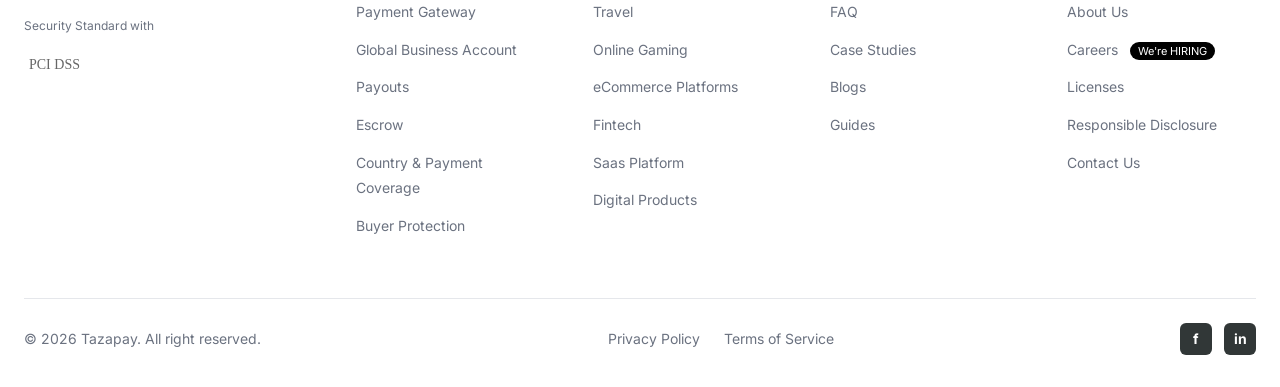
==== commit d37b8f49: "Update index.html" ====
--- a/index.html
+++ b/index.html
@@ -14,10 +14,16 @@
     <nav class="navbar">
         <div class="container">
             <div class="nav-wrapper">
-                <p href="#" class="logo">
-                    
-                        CRUD PAY
-                </p>
+                <a href="#" class="logo">
+                   <svg width="140" height="32" viewBox="0 0 120 32" fill="none">
+                    <text x="0" y="24" font-family="Arial, sans-serif" font-size="24" font-weight="600">
+                        <tspan fill="#000000">CRUD PAY</tspan>
+                        <tspan fill="#00D4AA"></tspan>
+                        <tspan fill="#0A4D4D"></tspan>
+                     </text>
+                </svg>
+
+                </a>
                 
                 <div class="nav-menu">
                     <div class="nav-item">
